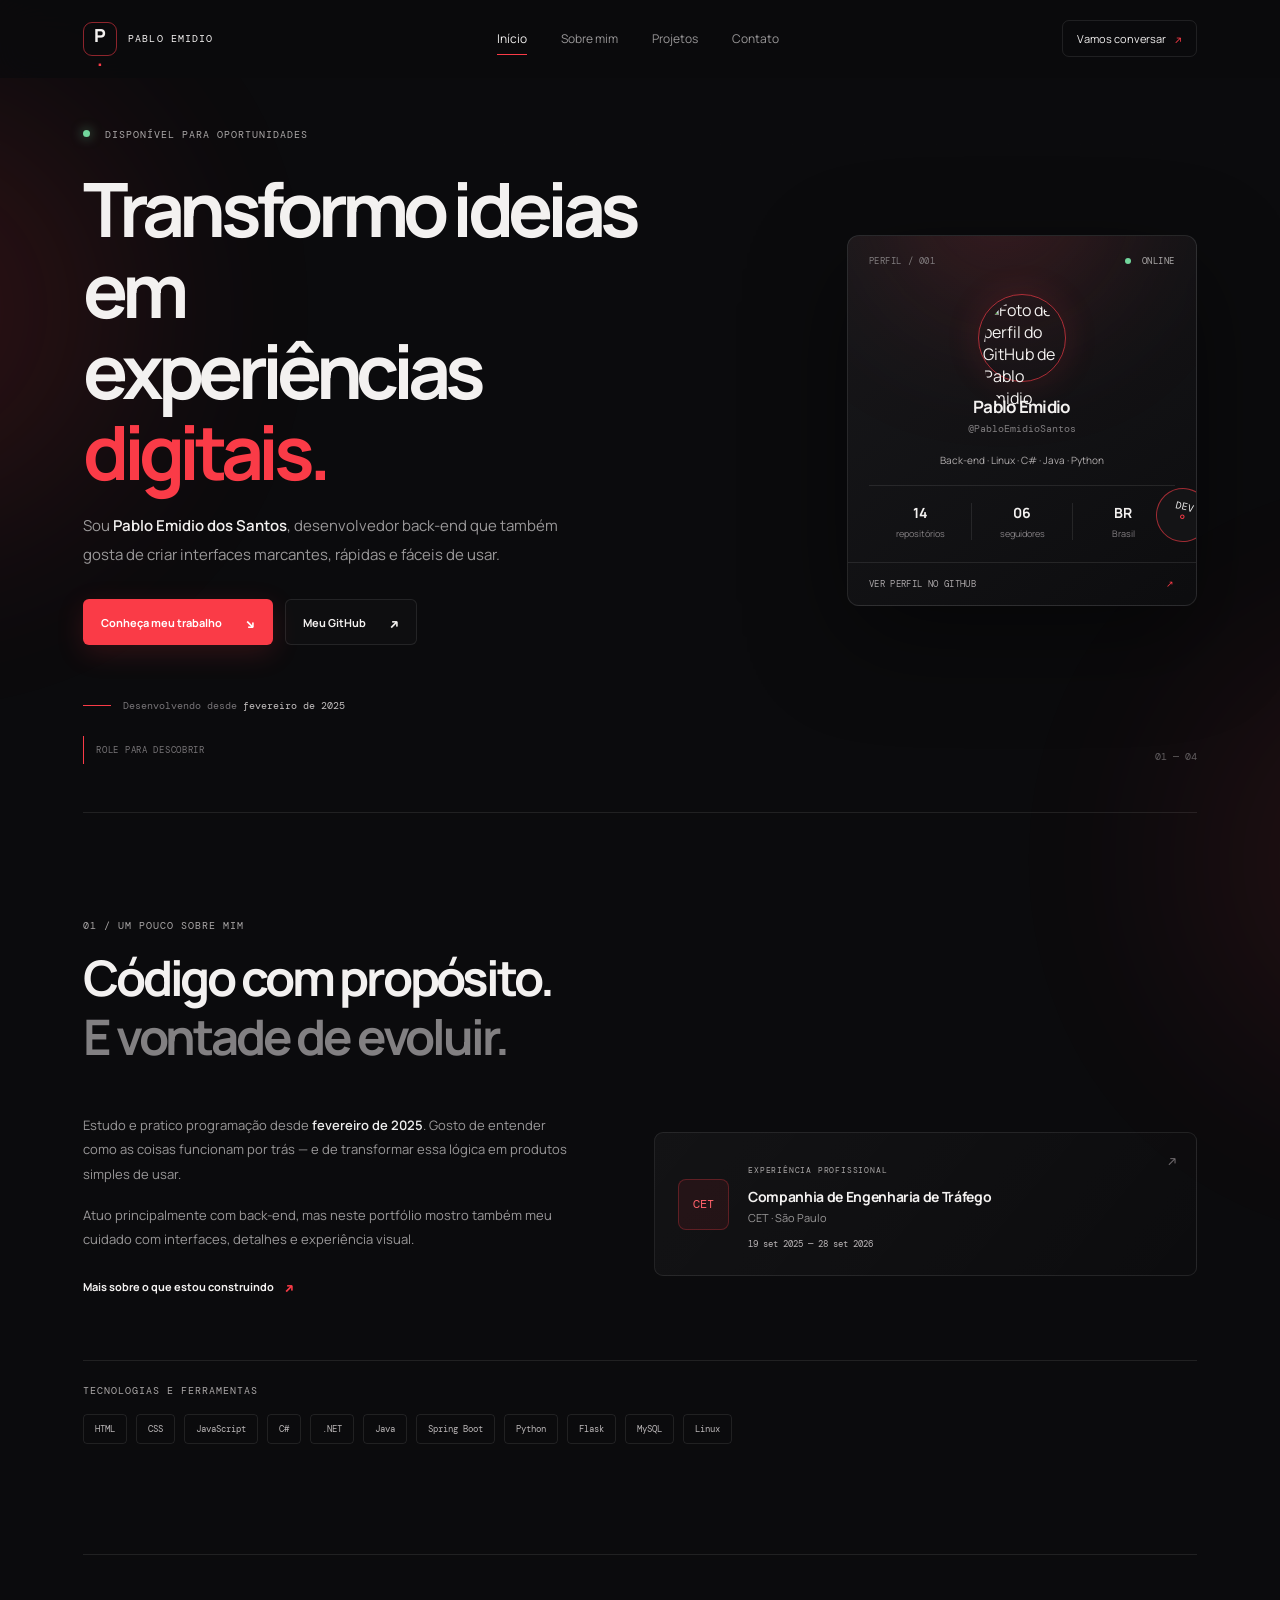
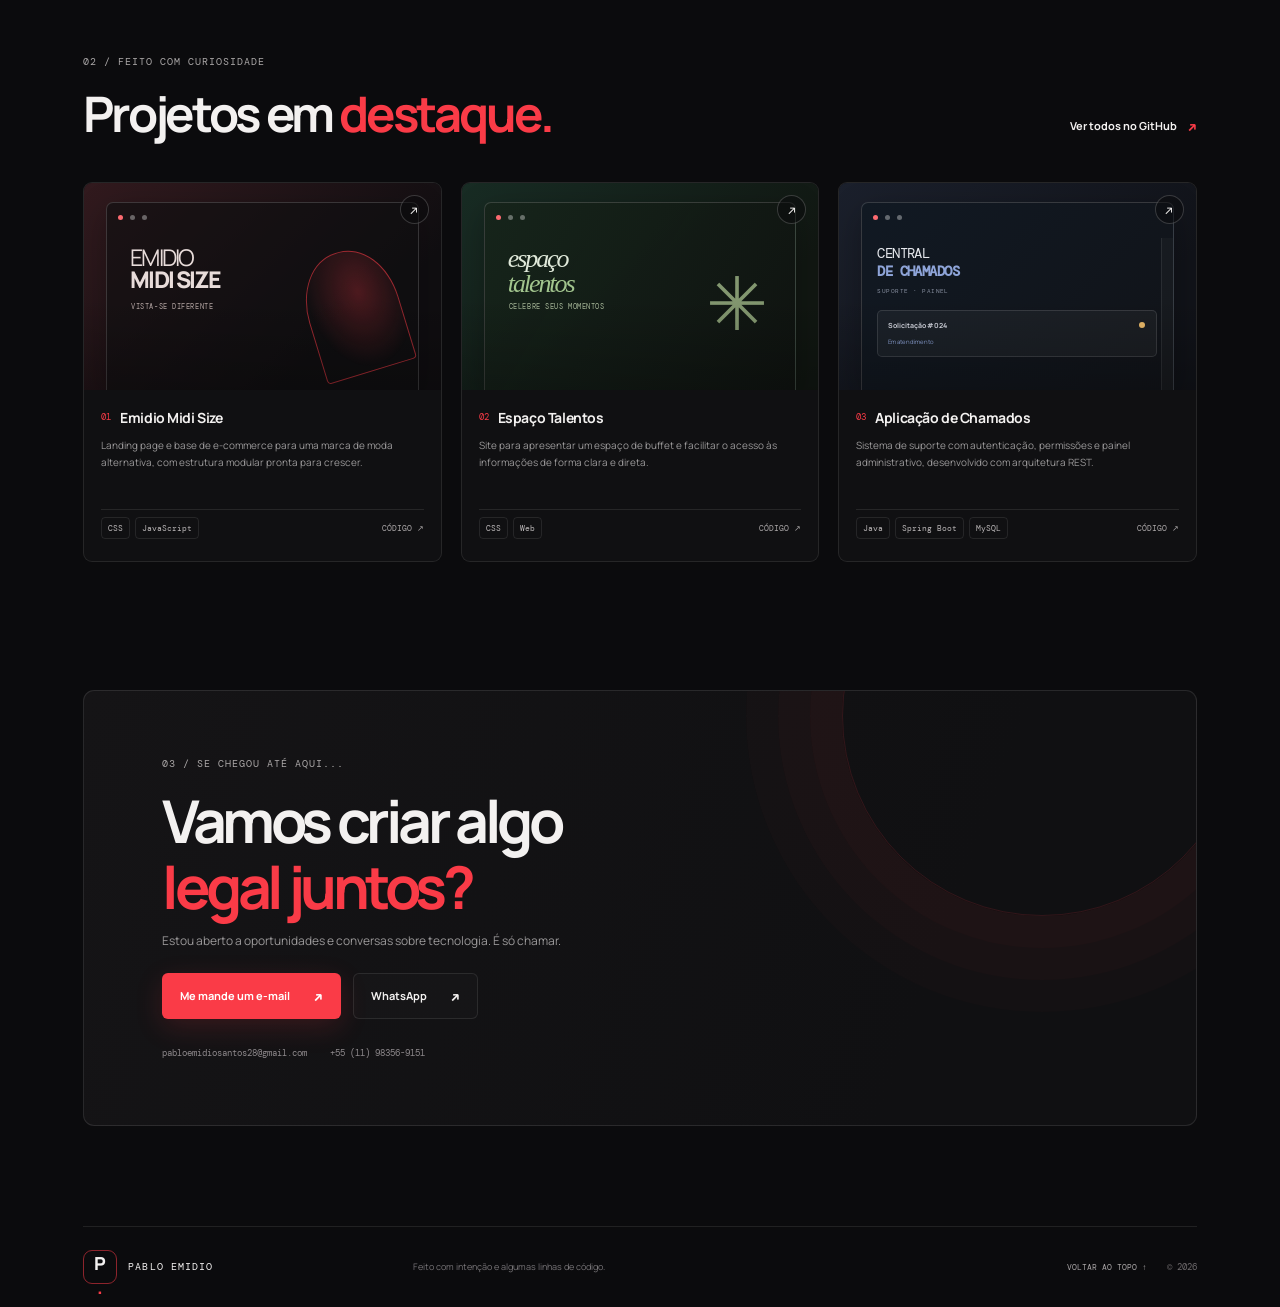
==== Portifolio/index.html @ ad1faafa "colocando codigo que o claude fez no repositorio" ====
<!DOCTYPE html>
<html lang="pt-BR">
<head>
  <meta charset="UTF-8">
  <meta name="viewport" content="width=device-width, initial-scale=1.0">
  <meta name="theme-color" content="#0b0b0d">
  <meta name="description" content="Portfólio de Pablo Emidio dos Santos — desenvolvedor back-end com paixão por experiências front-end.">
  <title>Pablo Emidio dos Santos — Desenvolvedor</title>
  <link rel="preconnect" href="https://fonts.googleapis.com">
  <link rel="preconnect" href="https://fonts.gstatic.com" crossorigin>
  <link href="https://fonts.googleapis.com/css2?family=DM+Mono:wght@400;500&family=Manrope:wght@400;500;600;700;800&display=swap" rel="stylesheet">
  <link rel="stylesheet" href="estilo.css">
  <script src="roteiro.js" defer></script>
</head>
<body>
  <div class="fundo-grade" aria-hidden="true"></div>
  <div class="brilho-fundo brilho-fundo--um" aria-hidden="true"></div>
  <div class="brilho-fundo brilho-fundo--dois" aria-hidden="true"></div>

  <header class="cabecalho">
    <a class="assinatura" href="#inicio" aria-label="Pablo Emidio, voltar ao início">
      <span class="assinatura__simbolo">P<span>.</span></span>
      <span class="assinatura__nome">PABLO EMIDIO</span>
    </a>

    <button class="botao-menu" type="button" aria-label="Abrir menu" aria-expanded="false" aria-controls="navegacao-principal">
      <span></span><span></span>
    </button>

    <nav class="navegacao" id="navegacao-principal" aria-label="Navegação principal">
      <a class="navegacao__link ativo" href="#inicio">Início</a>
      <a class="navegacao__link" href="#sobre">Sobre mim</a>
      <a class="navegacao__link" href="#projetos">Projetos</a>
      <a class="navegacao__link" href="#contato">Contato</a>
    </nav>

    <a class="botao-contato topo-contato" href="#contato">Vamos conversar <span aria-hidden="true">↗</span></a>
  </header>

  <main>
    <section class="apresentacao secao" id="inicio" aria-labelledby="titulo-principal">
      <div class="apresentacao__conteudo">
        <p class="etiqueta entrada"><span class="ponto-online"></span> DISPONÍVEL PARA OPORTUNIDADES</p>
        <h1 class="apresentacao__titulo entrada" id="titulo-principal">Transformo ideias em<br>experiências <span class="texto-destaque">digitais.</span></h1>
        <p class="apresentacao__texto entrada">Sou <strong>Pablo Emidio dos Santos</strong>, desenvolvedor back-end que também gosta de criar interfaces marcantes, rápidas e fáceis de usar.</p>
        <div class="apresentacao__acoes entrada">
          <a class="botao botao--vermelho" href="#projetos">Conheça meu trabalho <span aria-hidden="true">↘</span></a>
          <a class="botao botao--linha" href="https://github.com/PabloEmidioSantos" target="_blank" rel="noreferrer">Meu GitHub <span aria-hidden="true">↗</span></a>
        </div>
        <div class="apresentacao__rodape entrada">
          <span class="apresentacao__linha"></span>
          <span>Desenvolvendo desde <strong>fevereiro de 2025</strong></span>
        </div>
      </div>

      <div class="cartao-perfil entrada" aria-label="Perfil do GitHub de Pablo Emidio">
        <div class="cartao-perfil__brilho" aria-hidden="true"></div>
        <div class="cartao-perfil__topo"><span>PERFIL / 001</span><span class="cartao-perfil__ao-vivo"><i></i> ONLINE</span></div>
        <div class="cartao-perfil__miolo">
          <div class="avatar-contorno"><img src="https://avatars.githubusercontent.com/u/203371535?v=4" alt="Foto de perfil do GitHub de Pablo Emidio" fetchpriority="high"></div>
          <div class="cartao-perfil__nome"><h2>Pablo Emidio</h2><p>@PabloEmidioSantos</p></div>
          <p class="cartao-perfil__bio">Back-end · Linux · C# · Java · Python</p>
          <div class="cartao-perfil__dados">
            <div><strong>14</strong><span>repositórios</span></div>
            <div><strong>06</strong><span>seguidores</span></div>
            <div><strong>BR</strong><span>Brasil</span></div>
          </div>
        </div>
        <a class="cartao-perfil__link" href="https://github.com/PabloEmidioSantos" target="_blank" rel="noreferrer">VER PERFIL NO GITHUB <span aria-hidden="true">↗</span></a>
        <span class="cartao-perfil__selo" aria-hidden="true">DEV<br><span>°</span></span>
      </div>

      <a class="indicador-rolagem" href="#sobre" aria-label="Rolar para a seção sobre mim"><span></span> ROLE PARA DESCOBRIR</a>
      <span class="apresentacao__indice" aria-hidden="true">01 — 04</span>
    </section>

    <section class="sobre secao" id="sobre" aria-labelledby="titulo-sobre">
      <div class="cabecalho-secao entrada">
        <p class="etiqueta">01 / UM POUCO SOBRE MIM</p>
        <h2 id="titulo-sobre">Código com propósito.<br><span class="texto-suave">E vontade de evoluir.</span></h2>
      </div>
      <div class="sobre__grade">
        <div class="sobre__texto entrada">
          <p>Estudo e pratico programação desde <strong>fevereiro de 2025</strong>. Gosto de entender como as coisas funcionam por trás — e de transformar essa lógica em produtos simples de usar.</p>
          <p>Atuo principalmente com back-end, mas neste portfólio mostro também meu cuidado com interfaces, detalhes e experiência visual.</p>
          <a class="link-texto" href="https://github.com/PabloEmidioSantos" target="_blank" rel="noreferrer">Mais sobre o que estou construindo <span aria-hidden="true">↗</span></a>
        </div>
        <div class="experiencia entrada">
          <div class="experiencia__icone" aria-hidden="true">CET</div>
          <div class="experiencia__conteudo">
            <span class="etiqueta">EXPERIÊNCIA PROFISSIONAL</span>
            <h3>Companhia de Engenharia de Tráfego</h3>
            <p>CET · São Paulo</p>
            <span class="experiencia__periodo">19 set 2025 — 28 set 2026</span>
          </div>
          <span class="experiencia__seta" aria-hidden="true">↗</span>
        </div>
      </div>

      <div class="habilidades entrada">
        <p class="etiqueta">TECNOLOGIAS E FERRAMENTAS</p>
        <div class="habilidades__lista" aria-label="Tecnologias">
          <span>HTML</span><span>CSS</span><span>JavaScript</span><span>C#</span><span>.NET</span><span>Java</span><span>Spring Boot</span><span>Python</span><span>Flask</span><span>MySQL</span><span>Linux</span>
        </div>
      </div>
    </section>

    <section class="projetos secao" id="projetos" aria-labelledby="titulo-projetos">
      <div class="cabecalho-secao cabecalho-secao--projetos entrada">
        <div><p class="etiqueta">02 / FEITO COM CURIOSIDADE</p><h2 id="titulo-projetos">Projetos em <span class="texto-destaque">destaque.</span></h2></div>
        <a class="link-texto" href="https://github.com/PabloEmidioSantos?tab=repositories" target="_blank" rel="noreferrer">Ver todos no GitHub <span aria-hidden="true">↗</span></a>
      </div>

      <div class="grade-projetos">
        <article class="projeto projeto--moda entrada">
          <a class="projeto__visual" href="https://emidio-midi-size.vercel.app" target="_blank" rel="noreferrer" aria-label="Abrir demonstração do projeto Emidio Midi Size">
            <div class="projeto__janela"><span></span><span></span><span></span><i>EMIDIO<br><b>MIDI SIZE</b></i><small>VISTA-SE DIFERENTE</small><div class="projeto__anel"></div></div>
            <span class="projeto__abrir" aria-hidden="true">↗</span>
          </a>
          <div class="projeto__informacoes"><div><span class="projeto__numero">01</span><h3>Emidio Midi Size</h3></div><p>Landing page e base de e-commerce para uma marca de moda alternativa, com estrutura modular pronta para crescer.</p><div class="projeto__rodape"><div class="etiquetas-tecnologia"><span>CSS</span><span>JavaScript</span></div><a href="https://github.com/PabloEmidioSantos/EmidioMidiSize" target="_blank" rel="noreferrer" aria-label="Ver código do Emidio Midi Size no GitHub">CÓDIGO ↗</a></div></div>
        </article>

        <article class="projeto projeto--talentos entrada">
          <a class="projeto__visual" href="https://github.com/PabloEmidioSantos/Espaco-Talentos" target="_blank" rel="noreferrer" aria-label="Ver projeto Espaço Talentos no GitHub">
            <div class="projeto__janela"><span></span><span></span><span></span><i>espaço<br><b>talentos</b></i><small>CELEBRE SEUS MOMENTOS</small><div class="projeto__flor">✳</div></div>
            <span class="projeto__abrir" aria-hidden="true">↗</span>
          </a>
          <div class="projeto__informacoes"><div><span class="projeto__numero">02</span><h3>Espaço Talentos</h3></div><p>Site para apresentar um espaço de buffet e facilitar o acesso às informações de forma clara e direta.</p><div class="projeto__rodape"><div class="etiquetas-tecnologia"><span>CSS</span><span>Web</span></div><a href="https://github.com/PabloEmidioSantos/Espaco-Talentos" target="_blank" rel="noreferrer" aria-label="Ver código do Espaço Talentos no GitHub">CÓDIGO ↗</a></div></div>
        </article>

        <article class="projeto projeto--chamados entrada">
          <a class="projeto__visual" href="https://github.com/PabloEmidioSantos/Aplicacao-de-Chamados" target="_blank" rel="noreferrer" aria-label="Ver projeto Aplicação de Chamados no GitHub">
            <div class="projeto__janela"><span></span><span></span><span></span><i class="painel-titulo">CENTRAL<br><b>DE CHAMADOS</b></i><small class="painel-legenda">SUPORTE · PAINEL</small><div class="painel-cartao"><b>Solicitação #024</b><span>Em atendimento</span><i></i></div><div class="painel-lateral"></div></div>
            <span class="projeto__abrir" aria-hidden="true">↗</span>
          </a>
          <div class="projeto__informacoes"><div><span class="projeto__numero">03</span><h3>Aplicação de Chamados</h3></div><p>Sistema de suporte com autenticação, permissões e painel administrativo, desenvolvido com arquitetura REST.</p><div class="projeto__rodape"><div class="etiquetas-tecnologia"><span>Java</span><span>Spring Boot</span><span>MySQL</span></div><a href="https://github.com/PabloEmidioSantos/Aplicacao-de-Chamados" target="_blank" rel="noreferrer" aria-label="Ver código da Aplicação de Chamados no GitHub">CÓDIGO ↗</a></div></div>
        </article>
      </div>
    </section>

    <section class="contato secao" id="contato" aria-labelledby="titulo-contato">
      <div class="contato__painel entrada">
        <div class="contato__ornamento" aria-hidden="true"></div>
        <p class="etiqueta">03 / SE CHEGOU ATÉ AQUI...</p>
        <h2 id="titulo-contato">Vamos criar algo<br><span class="texto-destaque">legal juntos?</span></h2>
        <p class="contato__texto">Estou aberto a oportunidades e conversas sobre tecnologia. É só chamar.</p>
        <div class="contato__acoes">
          <a class="botao botao--vermelho" href="mailto:pabloemidiosantos28@gmail.com">Me mande um e-mail <span aria-hidden="true">↗</span></a>
          <a class="botao botao--linha" href="https://wa.me/5511983569151" target="_blank" rel="noreferrer">WhatsApp <span aria-hidden="true">↗</span></a>
        </div>
        <div class="contato__dados">
          <a href="mailto:pabloemidiosantos28@gmail.com">pabloemidiosantos28@gmail.com</a>
          <a href="tel:+5511983569151">+55 (11) 98356-9151</a>
        </div>
      </div>
    </section>
  </main>

  <footer class="rodape">
    <a class="assinatura" href="#inicio"><span class="assinatura__simbolo">P<span>.</span></span><span class="assinatura__nome">PABLO EMIDIO</span></a>
    <p>Feito com intenção e algumas linhas de código.</p>
    <a class="rodape__topo" href="#inicio">VOLTAR AO TOPO ↑</a>
    <span class="rodape__ano">© <span id="ano-atual">2026</span></span>
  </footer>
</body>
</html>
---- Portifolio/estilo.css ----
@import url('https://fonts.googleapis.com/css2?family=Space+Grotesk:wght@400;500;600;700&display=swap');

:root {
  color-scheme: dark;
  --fundo: #0b0b0d;
  --fundo-cartao: #111114;
  --fundo-suave: #151518;
  --borda: rgba(255, 255, 255, 0.09);
  --texto: #f3f1f0;
  --texto-suave: #9a9899;
  --vermelho: #fa3b47;
  --vermelho-claro: #ff626a;
  --fonte: 'Manrope', 'Space Grotesk', sans-serif;
  --mono: 'DM Mono', monospace;
  --largura: 1160px;
}

*, *::before, *::after { box-sizing: border-box; }
html { scroll-behavior: smooth; scroll-padding-top: 100px; }
body { margin: 0; overflow-x: hidden; background: var(--fundo); color: var(--texto); font-family: var(--fonte); -webkit-font-smoothing: antialiased; }
a { color: inherit; text-decoration: none; }
button { font: inherit; }
::selection { background: var(--vermelho); color: white; }

.fundo-grade { position: fixed; z-index: -2; inset: 0; pointer-events: none; opacity: .24; background-image: linear-gradient(rgba(255,255,255,.025) 1px, transparent 1px), linear-gradient(90deg, rgba(255,255,255,.025) 1px, transparent 1px); background-size: 72px 72px; mask-image: linear-gradient(to bottom, black, transparent 78%); }
.brilho-fundo { position: absolute; z-index: -1; width: 420px; height: 420px; border-radius: 50%; pointer-events: none; filter: blur(115px); opacity: .15; background: var(--vermelho); animation: respirar 9s ease-in-out infinite alternate; }
.brilho-fundo--um { top: 100px; left: -300px; }
.brilho-fundo--dois { top: 650px; right: -340px; animation-delay: -4s; opacity: .1; }

.cabecalho { position: sticky; top: 0; z-index: 10; display: flex; align-items: center; justify-content: space-between; width: 100%; height: 78px; padding: 0 max(calc((100vw - var(--largura)) / 2), 6.5vw); border-bottom: 1px solid transparent; background: rgba(11,11,13,.78); backdrop-filter: blur(18px); transition: border-color .25s, height .25s; }
.cabecalho.rolado { height: 68px; border-color: var(--borda); }
.assinatura { display: inline-flex; align-items: center; gap: 11px; }
.assinatura__simbolo { display: grid; width: 34px; height: 34px; place-items: center; border: 1px solid rgba(250,59,71,.55); border-radius: 9px; font-size: 18px; font-weight: 800; }
.assinatura__simbolo span { color: var(--vermelho); }
.assinatura__nome { font-family: var(--mono); font-size: 10px; letter-spacing: .11em; }
.navegacao { display: flex; align-items: center; gap: 34px; }
.navegacao__link { position: relative; padding: 9px 0; color: var(--texto-suave); font-size: 12px; transition: color .2s; }
.navegacao__link::after { position: absolute; right: 0; bottom: 1px; left: 0; height: 1px; background: var(--vermelho); content: ''; transform: scaleX(0); transform-origin: left; transition: transform .2s; }
.navegacao__link:hover, .navegacao__link.ativo { color: var(--texto); }
.navegacao__link.ativo::after, .navegacao__link:hover::after { transform: scaleX(1); }
.botao-contato { padding: 10px 14px; border: 1px solid var(--borda); border-radius: 7px; font-size: 11px; transition: border .2s, color .2s, transform .2s; }
.botao-contato span { padding-left: 7px; color: var(--vermelho); }
.botao-contato:hover { transform: translateY(-2px); border-color: var(--vermelho); }
.botao-menu { display: none; }

.secao { width: min(var(--largura), 87%); margin: 0 auto; }
.apresentacao { position: relative; display: grid; min-height: 650px; grid-template-columns: 1.2fr .8fr; align-items: center; gap: 70px; padding-top: 50px; padding-bottom: 100px; }
.apresentacao__conteudo { position: relative; z-index: 1; }
.etiqueta { margin: 0; color: #aaa7a7; font-family: var(--mono); font-size: 10px; letter-spacing: .1em; }
.ponto-online { display: inline-block; width: 7px; height: 7px; margin: 0 8px 1px 0; border-radius: 50%; background: #72d69c; box-shadow: 0 0 12px rgba(114,214,156,.7); animation: pulsar 1.8s infinite; }
.apresentacao__titulo { margin: 27px 0 20px; font-size: clamp(43px, 6vw, 75px); font-weight: 700; letter-spacing: -.075em; line-height: 1.08; }
.texto-destaque { color: var(--vermelho); }
.texto-suave { color: #828082; }
.apresentacao__texto { max-width: 510px; margin: 0; color: var(--texto-suave); font-size: 15px; line-height: 1.9; }
.apresentacao__texto strong { color: var(--texto); font-weight: 600; }
.apresentacao__acoes, .contato__acoes { display: flex; flex-wrap: wrap; gap: 12px; margin-top: 30px; }
.botao { display: inline-flex; min-height: 46px; align-items: center; justify-content: center; gap: 24px; padding: 0 17px; border: 1px solid transparent; border-radius: 6px; font-size: 11px; font-weight: 700; transition: transform .2s, border-color .2s, background .2s, box-shadow .2s; }
.botao:hover { transform: translateY(-3px); }
.botao--vermelho { background: var(--vermelho); color: white; box-shadow: 0 8px 28px rgba(250,59,71,.16); }
.botao--vermelho:hover { background: var(--vermelho-claro); box-shadow: 0 10px 30px rgba(250,59,71,.3); }
.botao--linha { border-color: var(--borda); background: rgba(255,255,255,.015); }
.botao--linha:hover { border-color: rgba(250,59,71,.7); }
.botao span { font-size: 14px; }
.apresentacao__rodape { display: flex; align-items: center; gap: 12px; margin-top: 54px; color: #777477; font-family: var(--mono); font-size: 10px; }
.apresentacao__rodape strong { color: #c4c0c0; font-weight: 400; }
.apresentacao__linha { width: 28px; height: 1px; background: var(--vermelho); }

.cartao-perfil { position: relative; width: min(100%, 350px); justify-self: end; padding: 19px 21px 0; overflow: hidden; border: 1px solid rgba(255,255,255,.1); border-radius: 12px; background: linear-gradient(145deg, rgba(25,25,28,.96), rgba(13,13,15,.98)); box-shadow: 0 32px 100px rgba(0,0,0,.45); transform: rotate(2deg); animation: flutuar 6s ease-in-out infinite; }
.cartao-perfil__brilho { position: absolute; top: -150px; left: 50px; width: 210px; height: 220px; border-radius: 50%; background: rgba(250,59,71,.19); filter: blur(75px); }
.cartao-perfil__topo { position: relative; display: flex; justify-content: space-between; color: #807c7e; font-family: var(--mono); font-size: 9px; letter-spacing: .06em; }
.cartao-perfil__ao-vivo { color: #aaa7a7; }
.cartao-perfil__ao-vivo i { display: inline-block; width: 6px; height: 6px; margin-right: 5px; border-radius: 50%; background: #72d69c; }
.cartao-perfil__miolo { position: relative; display: flex; flex-direction: column; align-items: center; padding: 27px 0 22px; }
.avatar-contorno { width: 88px; height: 88px; padding: 4px; border: 1px solid rgba(250,59,71,.65); border-radius: 50%; box-shadow: 0 0 35px rgba(250,59,71,.14); }
.avatar-contorno img { width: 100%; height: 100%; border-radius: 50%; object-fit: cover; }
.cartao-perfil__nome { margin-top: 13px; text-align: center; }
.cartao-perfil__nome h2 { margin: 0; font-size: 17px; letter-spacing: -.04em; }
.cartao-perfil__nome p { margin: 4px 0 0; color: #817e80; font-family: var(--mono); font-size: 10px; }
.cartao-perfil__bio { margin: 18px 0; color: #b1adae; font-size: 10px; }
.cartao-perfil__dados { display: flex; width: 100%; justify-content: center; padding-top: 17px; border-top: 1px solid var(--borda); }
.cartao-perfil__dados div { display: grid; min-width: 33%; gap: 5px; text-align: center; }
.cartao-perfil__dados div + div { border-left: 1px solid var(--borda); }
.cartao-perfil__dados strong { font-size: 14px; }
.cartao-perfil__dados span { color: #858184; font-size: 9px; }
.cartao-perfil__link { position: relative; display: flex; justify-content: space-between; margin: 0 -21px; padding: 15px 21px; border-top: 1px solid var(--borda); color: #aaa6a8; font-family: var(--mono); font-size: 9px; letter-spacing: .04em; transition: color .2s; }
.cartao-perfil__link:hover { color: var(--vermelho-claro); }
.cartao-perfil__link span { color: var(--vermelho); }
.cartao-perfil__selo { position: absolute; right: -14px; bottom: 63px; display: grid; width: 54px; height: 54px; place-content: center; border: 1px solid rgba(250,59,71,.6); border-radius: 50%; background: #141416; color: #eee; font-family: var(--mono); font-size: 10px; line-height: 1.15; text-align: center; transform: rotate(13deg); }
.cartao-perfil__selo span { color: var(--vermelho); font-size: 15px; }
.indicador-rolagem { position: absolute; bottom: 48px; left: 0; display: flex; align-items: center; gap: 12px; color: #777477; font-family: var(--mono); font-size: 9px; letter-spacing: .08em; }
.indicador-rolagem span { display: block; width: 1px; height: 28px; background: var(--vermelho); animation: esticar 1.7s infinite; transform-origin: top; }
.apresentacao__indice { position: absolute; right: 0; bottom: 49px; color: #625e60; font-family: var(--mono); font-size: 10px; }

.sobre { padding-top: 106px; padding-bottom: 110px; border-top: 1px solid var(--borda); }
.cabecalho-secao h2 { margin: 17px 0 0; font-size: clamp(32px, 4.2vw, 49px); letter-spacing: -.065em; line-height: 1.2; }
.sobre__grade { display: grid; grid-template-columns: .95fr 1.05fr; align-items: center; gap: 80px; margin-top: 46px; }
.sobre__texto p { margin: 0 0 16px; color: var(--texto-suave); font-size: 13px; line-height: 1.9; }
.sobre__texto strong { color: #eee; font-weight: 600; }
.link-texto { display: inline-flex; align-items: center; gap: 11px; color: var(--texto); font-size: 11px; font-weight: 700; transition: color .2s; }
.link-texto span { color: var(--vermelho); font-size: 14px; }
.link-texto:hover { color: var(--vermelho-claro); }
.sobre__texto .link-texto { margin-top: 9px; }
.experiencia { position: relative; display: flex; align-items: center; gap: 19px; padding: 23px; border: 1px solid var(--borda); border-radius: 9px; background: linear-gradient(130deg, rgba(255,255,255,.035), rgba(255,255,255,.008)); transition: border-color .25s, transform .25s; }
.experiencia:hover { transform: translateY(-4px); border-color: rgba(250,59,71,.4); }
.experiencia__icone { display: grid; width: 51px; height: 51px; flex: 0 0 51px; place-items: center; border: 1px solid rgba(250,59,71,.28); border-radius: 8px; background: rgba(250,59,71,.08); color: var(--vermelho-claro); font-family: var(--mono); font-size: 12px; }
.experiencia__conteudo .etiqueta { font-size: 8px; }
.experiencia__conteudo h3 { margin: 9px 0 4px; font-size: 14px; letter-spacing: -.025em; }
.experiencia__conteudo p { margin: 0; color: var(--texto-suave); font-size: 11px; }
.experiencia__periodo { display: inline-block; margin-top: 13px; color: #bcb7b9; font-family: var(--mono); font-size: 9px; }
.experiencia__seta { position: absolute; top: 17px; right: 19px; color: #716c6f; font-size: 14px; }
.habilidades { margin-top: 64px; padding-top: 23px; border-top: 1px solid var(--borda); }
.habilidades__lista { display: flex; flex-wrap: wrap; gap: 9px; margin-top: 17px; }
.habilidades__lista span, .etiquetas-tecnologia span { padding: 8px 11px; border: 1px solid var(--borda); border-radius: 4px; color: #bbb7b8; font-family: var(--mono); font-size: 9px; transition: border-color .2s, color .2s; }
.habilidades__lista span:hover { border-color: rgba(250,59,71,.55); color: white; }

.projetos { padding-top: 100px; padding-bottom: 112px; border-top: 1px solid var(--borda); }
.cabecalho-secao--projetos { display: flex; align-items: end; justify-content: space-between; gap: 25px; margin-bottom: 38px; }
.cabecalho-secao--projetos .link-texto { margin-bottom: 9px; }
.grade-projetos { display: grid; grid-template-columns: repeat(3, 1fr); gap: 19px; }
.projeto { min-width: 0; overflow: hidden; border: 1px solid var(--borda); border-radius: 9px; background: #101012; transition: transform .3s, border-color .3s, box-shadow .3s; }
.projeto:hover { transform: translateY(-7px); border-color: rgba(250,59,71,.4); box-shadow: 0 20px 50px rgba(0,0,0,.25); }
.projeto__visual { position: relative; display: block; height: 207px; overflow: hidden; background: #20171a; }
.projeto__visual::after { position: absolute; inset: 0; background: linear-gradient(180deg, transparent 55%, rgba(0,0,0,.21)); content: ''; pointer-events: none; }
.projeto--moda .projeto__visual { background: linear-gradient(135deg,#321a1e,#100e11 75%); }
.projeto--talentos .projeto__visual { background: linear-gradient(135deg,#182c24,#111712 75%); }
.projeto--chamados .projeto__visual { background: linear-gradient(135deg,#1b202c,#111319 75%); }
.projeto__janela { position: absolute; inset: 19px 22px 0; overflow: hidden; border: 1px solid rgba(255,255,255,.16); border-bottom: 0; border-radius: 7px 7px 0 0; background: rgba(16,15,17,.62); box-shadow: 0 10px 32px rgba(0,0,0,.25); transition: transform .45s; }
.projeto:hover .projeto__janela { transform: scale(1.035) translateY(-3px); }
.projeto__janela > span { position: relative; z-index: 2; display: inline-block; width: 5px; height: 5px; margin: 10px 0 0 7px; border-radius: 50%; background: rgba(255,255,255,.35); }
.projeto__janela > span:first-child { margin-left: 11px; background: #fc6a70; }
.projeto__janela > i { position: absolute; top: 43px; left: 23px; color: #e8dcda; font-family: var(--fonte); font-size: 23px; font-style: normal; font-weight: 400; letter-spacing: -.08em; line-height: .98; }
.projeto__janela > i b { font-weight: 800; }
.projeto__janela > small { position: absolute; top: 99px; left: 24px; color: #b7a8a6; font-family: var(--mono); font-size: 7px; letter-spacing: .08em; }
.projeto__anel { position: absolute; top: 47px; right: 17px; width: 93px; height: 124px; border: 1px solid rgba(250,59,71,.56); border-radius: 48% 48% 4px 4px; background: radial-gradient(ellipse at 60% 35%, rgba(250,59,71,.26), transparent 68%); transform: rotate(-17deg); }
.projeto--talentos .projeto__janela { background: linear-gradient(120deg,rgba(22,36,27,.95),rgba(15,19,16,.93)); }
.projeto--talentos .projeto__janela > i { color: #dfe8d9; font-family: Georgia, serif; font-size: 26px; font-style: italic; }
.projeto--talentos .projeto__janela > i b { color: #a2c58e; font-weight: 400; }
.projeto--talentos .projeto__janela > small { color: #a9ba9b; }
.projeto__flor { position: absolute; top: 48px; right: 27px; color: #a9c28f; font-size: 74px; opacity: .75; animation: girar 18s linear infinite; }
.projeto--chamados .projeto__janela { background: linear-gradient(135deg,#111923,#111318); }
.projeto__janela > .painel-titulo { top: 41px; left: 15px; color: #e6e8ed; font-family: var(--mono); font-size: 14px; letter-spacing: -.04em; line-height: 1.3; }
.projeto__janela > .painel-titulo b { color: #8ea4d8; }
.projeto__janela > .painel-legenda { top: 84px; left: 15px; color: #8a92a3; font-size: 6px; }
.painel-cartao { position: absolute; top: 107px; right: 16px; left: 15px; display: grid; gap: 8px; padding: 10px; border: 1px solid rgba(255,255,255,.12); border-radius: 5px; background: rgba(255,255,255,.045); }
.painel-cartao b { color: #d4d7e0; font-size: 7px; }
.painel-cartao span { color: #8ea4d8; font-size: 6px; }
.painel-cartao i { position: absolute; top: 11px; right: 11px; width: 6px; height: 6px; border-radius: 50%; background: #eab969; }
.painel-lateral { position: absolute; top: 35px; right: 0; bottom: 0; width: 12px; border-left: 1px solid rgba(255,255,255,.08); background: rgba(255,255,255,.025); }
.projeto__abrir { position: absolute; z-index: 2; top: 12px; right: 12px; display: grid; width: 29px; height: 29px; place-items: center; border: 1px solid rgba(255,255,255,.18); border-radius: 50%; background: rgba(10,10,12,.5); font-size: 13px; transition: background .2s, transform .2s; }
.projeto__visual:hover .projeto__abrir { transform: rotate(45deg); background: var(--vermelho); }
.projeto__informacoes { padding: 18px 17px 15px; }
.projeto__informacoes > div:first-child { display: flex; align-items: center; gap: 9px; }
.projeto__numero { color: var(--vermelho); font-family: var(--mono); font-size: 9px; }
.projeto__informacoes h3 { margin: 0; font-size: 14px; letter-spacing: -.03em; }
.projeto__informacoes > p { min-height: 57px; margin: 10px 0 15px; color: var(--texto-suave); font-size: 10px; line-height: 1.75; }
.projeto__rodape { display: flex; min-height: 37px; align-items: center; justify-content: space-between; gap: 6px; border-top: 1px solid var(--borda); }
.etiquetas-tecnologia { display: flex; flex-wrap: wrap; gap: 5px; }
.etiquetas-tecnologia span { padding: 5px 6px; font-size: 8px; }
.projeto__rodape > a { flex-shrink: 0; color: #aaa6a7; font-family: var(--mono); font-size: 8px; transition: color .2s; }
.projeto__rodape > a:hover { color: var(--vermelho-claro); }

.contato { padding-top: 16px; padding-bottom: 100px; }
.contato__painel { position: relative; padding: 66px 7%; overflow: hidden; border: 1px solid rgba(255,255,255,.1); border-radius: 11px; background: linear-gradient(110deg,#151416,#101012 75%); }
.contato__ornamento { position: absolute; top: -175px; right: -46px; width: 400px; height: 400px; border: 1px solid rgba(250,59,71,.14); border-radius: 50%; box-shadow: 0 0 0 32px rgba(250,59,71,.025), 0 0 0 64px rgba(250,59,71,.02), 0 0 0 96px rgba(250,59,71,.015); pointer-events: none; }
.contato__painel h2 { position: relative; margin: 18px 0 12px; font-size: clamp(36px, 5.5vw, 59px); letter-spacing: -.075em; line-height: 1.12; }
.contato__texto { position: relative; margin: 0; color: var(--texto-suave); font-size: 12px; }
.contato__acoes { position: relative; margin-top: 24px; }
.contato__dados { position: relative; display: flex; flex-wrap: wrap; gap: 23px; margin-top: 28px; color: #8e898c; font-family: var(--mono); font-size: 9px; }
.contato__dados a { transition: color .2s; }
.contato__dados a:hover { color: white; }

.rodape { display: grid; width: min(var(--largura),87%); grid-template-columns: 1fr 1.3fr 1fr auto; align-items: center; gap: 20px; margin: 0 auto; padding: 23px 0; border-top: 1px solid var(--borda); }
.rodape > p { margin: 0; color: #777477; font-size: 9px; }
.rodape__topo { justify-self: end; color: #aaa6a7; font-family: var(--mono); font-size: 8px; transition: color .2s; }
.rodape__topo:hover { color: var(--vermelho-claro); }
.rodape__ano { color: #6f6b6d; font-family: var(--mono); font-size: 9px; }

.entrada { opacity: 0; transform: translateY(22px); transition: opacity .7s ease, transform .7s cubic-bezier(.2,.7,.2,1); }
.entrada.visivel { opacity: 1; transform: translateY(0); }
.grade-projetos .projeto:nth-child(2) { transition-delay: .12s; }
.grade-projetos .projeto:nth-child(3) { transition-delay: .24s; }

@keyframes pulsar { 50% { box-shadow: 0 0 0 5px rgba(114,214,156,.08), 0 0 14px rgba(114,214,156,.7); } }
@keyframes flutuar { 0%,100% { transform: translateY(0) rotate(2deg); } 50% { transform: translateY(-12px) rotate(0deg); } }
@keyframes respirar { to { transform: scale(1.15); opacity: .08; } }
@keyframes esticar { 50% { transform: scaleY(.55); opacity: .5; } }
@keyframes girar { to { transform: rotate(360deg); } }

@media (min-width: 1400px) { .apresentacao { min-height: 730px; } }
@media (max-width: 900px) {
  :root { --largura: 760px; }
  .cabecalho { padding-right: 6.5%; padding-left: 6.5%; }
  .navegacao { gap: 20px; }
  .apresentacao { min-height: 600px; grid-template-columns: 1.15fr .85fr; gap: 30px; }
  .apresentacao__titulo { font-size: clamp(43px, 6vw, 60px); }
  .cartao-perfil { width: min(100%,320px); }
  .sobre__grade { gap: 35px; }
  .grade-projetos { grid-template-columns: repeat(2,1fr); }
  .projeto:last-child { grid-column: 1 / -1; display: grid; grid-template-columns: .9fr 1.1fr; }
  .projeto:last-child .projeto__visual { height: 100%; min-height: 225px; }
  .projeto:last-child .projeto__informacoes { display: flex; flex-direction: column; justify-content: center; padding: 23px; }
  .projeto:last-child .projeto__informacoes > p { min-height: 0; }
}
@media (max-width: 650px) {
  html { scroll-padding-top: 75px; }
  .cabecalho { height: 67px; }
  .cabecalho.rolado { height: 62px; }
  .assinatura__nome { font-size: 9px; }
  .topo-contato { display: none; }
  .botao-menu { z-index: 12; display: grid; width: 38px; height: 38px; align-content: center; justify-items: center; gap: 6px; border: 1px solid var(--borda); border-radius: 6px; background: transparent; }
  .botao-menu span { width: 15px; height: 1px; background: white; transition: transform .2s; }
  .botao-menu[aria-expanded="true"] span:first-child { transform: translateY(3.5px) rotate(45deg); }
  .botao-menu[aria-expanded="true"] span:last-child { transform: translateY(-3.5px) rotate(-45deg); }
  .navegacao { position: absolute; top: 66px; right: 0; left: 0; display: flex; flex-direction: column; align-items: stretch; gap: 0; padding: 8px 6.5% 18px; border-bottom: 1px solid var(--borda); background: rgba(11,11,13,.97); opacity: 0; pointer-events: none; transform: translateY(-8px); transition: opacity .2s, transform .2s; }
  .navegacao.aberta { opacity: 1; pointer-events: auto; transform: translateY(0); }
  .navegacao__link { padding: 13px 0; border-bottom: 1px solid rgba(255,255,255,.05); }
  .navegacao__link::after { display: none; }
  .secao { width: 87%; }
  .apresentacao { min-height: auto; grid-template-columns: 1fr; gap: 42px; padding-top: 85px; padding-bottom: 105px; }
  .apresentacao__titulo { margin-top: 22px; font-size: clamp(43px, 10vw, 63px); }
  .apresentacao__texto { max-width: 470px; font-size: 13px; }
  .apresentacao__rodape { margin-top: 35px; }
  .cartao-perfil { width: min(100%,350px); justify-self: center; }
  .indicador-rolagem { bottom: 34px; }
  .apresentacao__indice { bottom: 42px; }
  .sobre { padding-top: 76px; padding-bottom: 80px; }
  .cabecalho-secao h2 { font-size: clamp(32px,8vw,43px); }
  .sobre__grade { grid-template-columns: 1fr; gap: 27px; margin-top: 32px; }
  .sobre__texto p { font-size: 12px; }
  .experiencia { padding: 18px 15px; }
  .experiencia__conteudo h3 { max-width: 220px; font-size: 12px; }
  .habilidades { margin-top: 42px; }
  .projetos { padding-top: 76px; padding-bottom: 80px; }
  .cabecalho-secao--projetos { align-items: start; flex-direction: column; margin-bottom: 27px; }
  .cabecalho-secao--projetos .link-texto { margin: 0; }
  .grade-projetos { grid-template-columns: 1fr; gap: 14px; }
  .projeto:last-child { display: block; grid-column: auto; }
  .projeto:last-child .projeto__visual { height: 207px; min-height: 0; }
  .projeto:last-child .projeto__informacoes { display: block; padding: 18px 17px 15px; }
  .projeto:last-child .projeto__informacoes > p { min-height: 57px; }
  .contato { padding-bottom: 72px; }
  .contato__painel { padding: 43px 7%; }
  .contato__ornamento { top: -100px; right: -260px; opacity: .65; }
  .contato__texto { max-width: 290px; line-height: 1.7; }
  .contato__dados { flex-direction: column; gap: 11px; }
  .rodape { grid-template-columns: 1fr auto; gap: 15px; padding: 20px 0; }
  .rodape > p { grid-column: 1; grid-row: 2; }
  .rodape__topo { grid-column: 2; grid-row: 1; }
  .rodape__ano { grid-column: 2; grid-row: 2; justify-self: end; }
}
@media (prefers-reduced-motion: reduce) {
  *, *::before, *::after { scroll-behavior: auto !important; animation-duration: .01ms !important; animation-iteration-count: 1 !important; transition-duration: .01ms !important; }
  .entrada { opacity: 1; transform: none; }
}
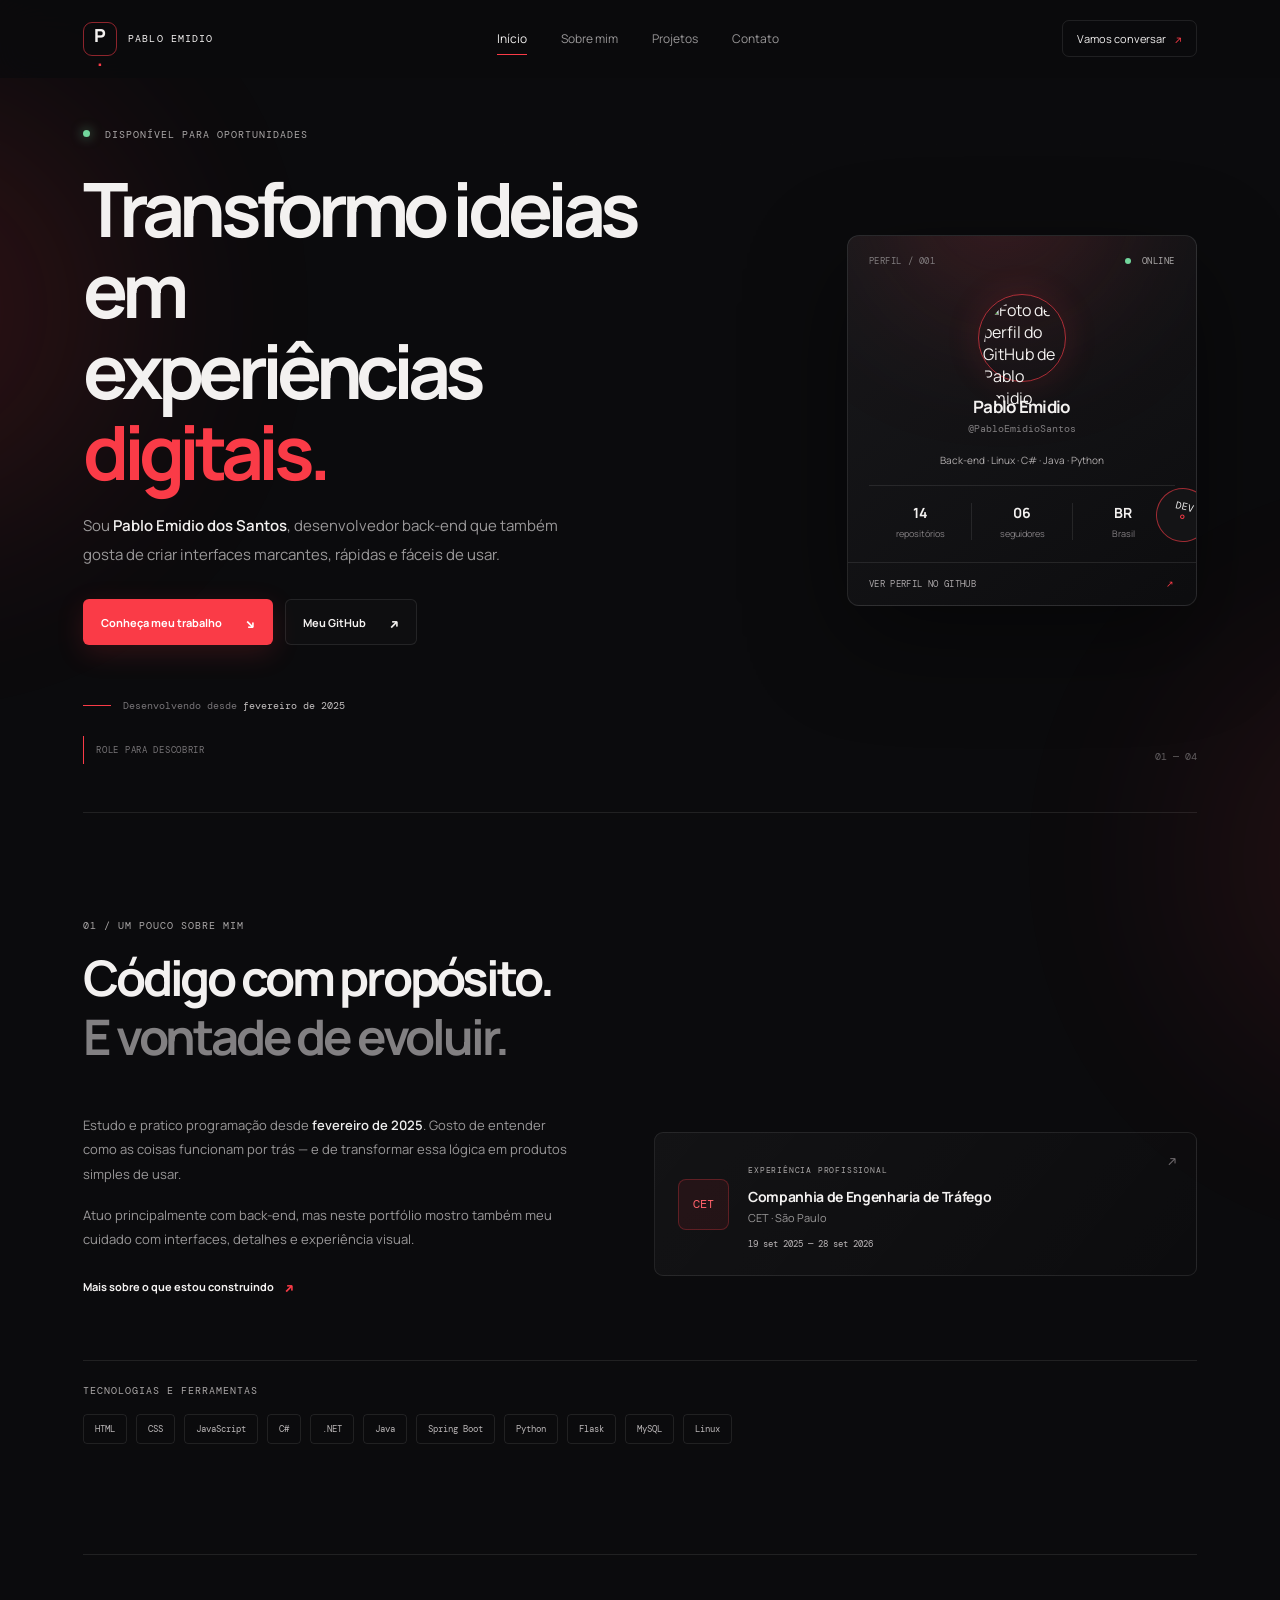
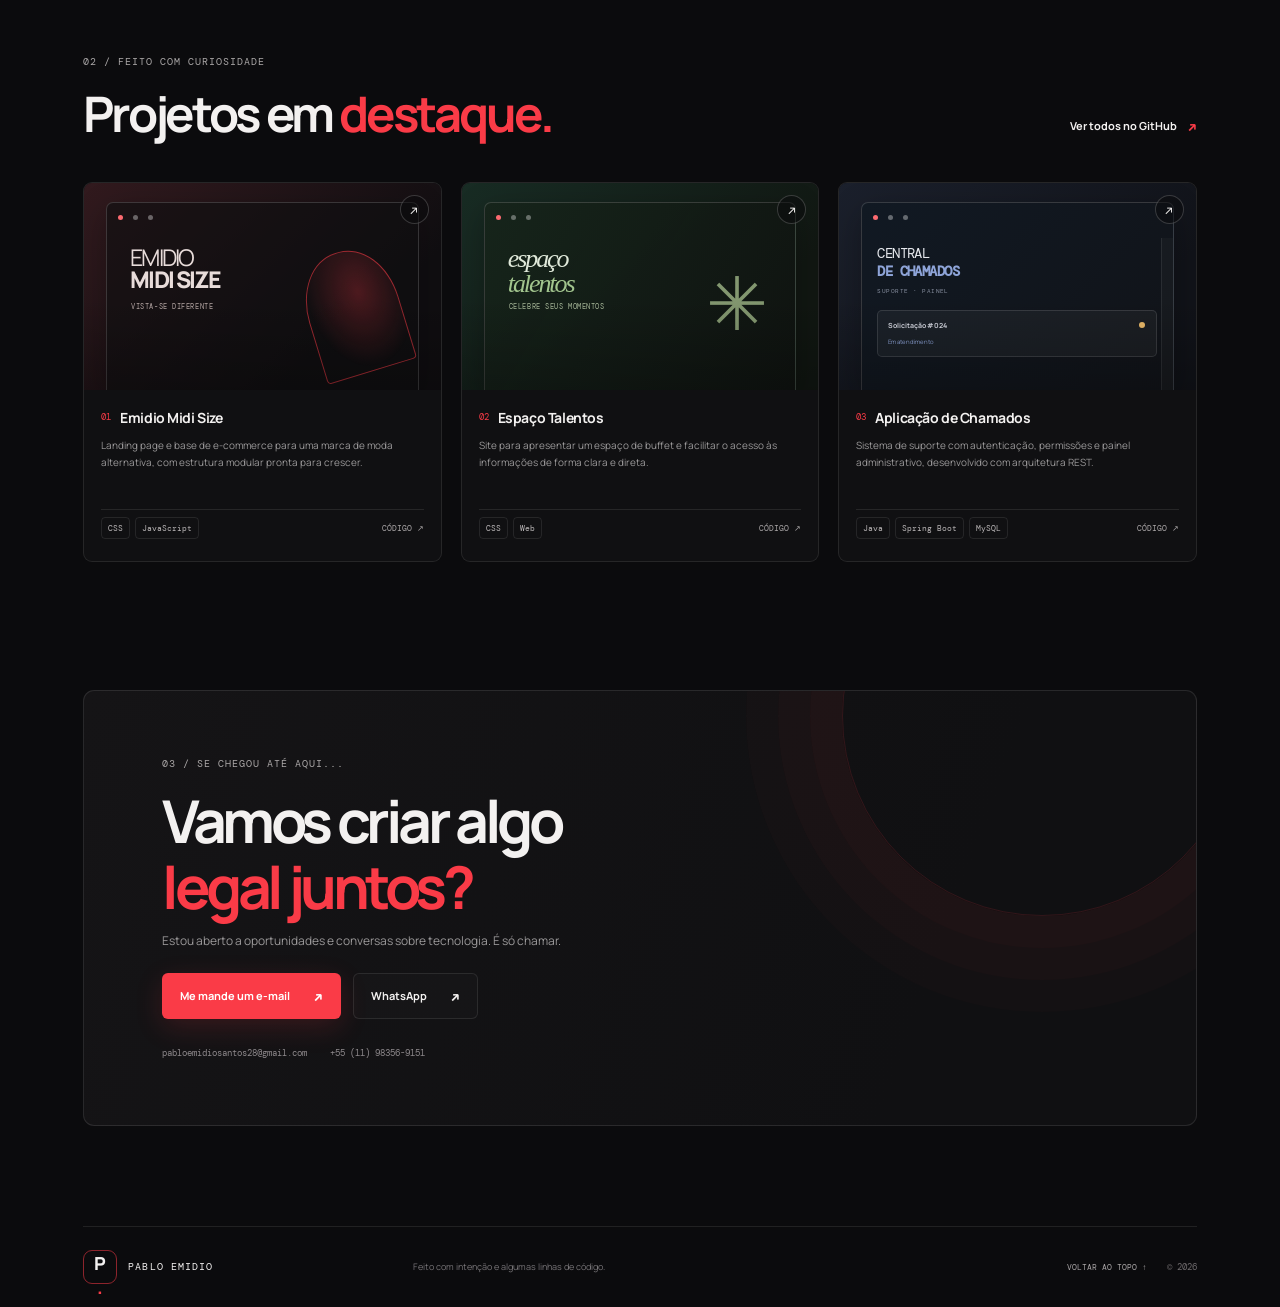
==== commit b48b4aee: "Refazendo identação geral (Claude)" ====
--- a/Portifolio/index.html
+++ b/Portifolio/index.html
@@ -4,11 +4,17 @@
   <meta charset="UTF-8">
   <meta name="viewport" content="width=device-width, initial-scale=1.0">
   <meta name="theme-color" content="#0b0b0d">
-  <meta name="description" content="Portfólio de Pablo Emidio dos Santos — desenvolvedor back-end com paixão por experiências front-end.">
+  <meta
+    name="description"
+    content="Portfólio de Pablo Emidio dos Santos — desenvolvedor back-end com paixão por experiências front-end."
+  >
   <title>Pablo Emidio dos Santos — Desenvolvedor</title>
   <link rel="preconnect" href="https://fonts.googleapis.com">
   <link rel="preconnect" href="https://fonts.gstatic.com" crossorigin>
-  <link href="https://fonts.googleapis.com/css2?family=DM+Mono:wght@400;500&family=Manrope:wght@400;500;600;700;800&display=swap" rel="stylesheet">
+  <link
+    href="https://fonts.googleapis.com/css2?family=DM+Mono:wght@400;500&family=Manrope:wght@400;500;600;700;800&display=swap"
+    rel="stylesheet"
+  >
   <link rel="stylesheet" href="estilo.css">
   <script src="roteiro.js" defer></script>
 </head>
@@ -23,8 +29,15 @@
       <span class="assinatura__nome">PABLO EMIDIO</span>
     </a>
 
-    <button class="botao-menu" type="button" aria-label="Abrir menu" aria-expanded="false" aria-controls="navegacao-principal">
-      <span></span><span></span>
+    <button
+      class="botao-menu"
+      type="button"
+      aria-label="Abrir menu"
+      aria-expanded="false"
+      aria-controls="navegacao-principal"
+    >
+      <span></span>
+      <span></span>
     </button>
 
     <nav class="navegacao" id="navegacao-principal" aria-label="Navegação principal">
@@ -34,56 +47,132 @@
       <a class="navegacao__link" href="#contato">Contato</a>
     </nav>
 
-    <a class="botao-contato topo-contato" href="#contato">Vamos conversar <span aria-hidden="true">↗</span></a>
+    <a class="botao-contato topo-contato" href="#contato">
+      Vamos conversar <span aria-hidden="true">↗</span>
+    </a>
   </header>
 
   <main>
     <section class="apresentacao secao" id="inicio" aria-labelledby="titulo-principal">
       <div class="apresentacao__conteudo">
-        <p class="etiqueta entrada"><span class="ponto-online"></span> DISPONÍVEL PARA OPORTUNIDADES</p>
-        <h1 class="apresentacao__titulo entrada" id="titulo-principal">Transformo ideias em<br>experiências <span class="texto-destaque">digitais.</span></h1>
-        <p class="apresentacao__texto entrada">Sou <strong>Pablo Emidio dos Santos</strong>, desenvolvedor back-end que também gosta de criar interfaces marcantes, rápidas e fáceis de usar.</p>
+        <p class="etiqueta entrada">
+          <span class="ponto-online"></span> DISPONÍVEL PARA OPORTUNIDADES
+        </p>
+        <h1 class="apresentacao__titulo entrada" id="titulo-principal">
+          Transformo ideias em<br>experiências
+          <span class="texto-destaque">digitais.</span>
+        </h1>
+        <p class="apresentacao__texto entrada">
+          Sou <strong>Pablo Emidio dos Santos</strong>, desenvolvedor back-end
+          que também gosta de criar interfaces marcantes, rápidas e fáceis de usar.
+        </p>
         <div class="apresentacao__acoes entrada">
-          <a class="botao botao--vermelho" href="#projetos">Conheça meu trabalho <span aria-hidden="true">↘</span></a>
-          <a class="botao botao--linha" href="https://github.com/PabloEmidioSantos" target="_blank" rel="noreferrer">Meu GitHub <span aria-hidden="true">↗</span></a>
+          <a class="botao botao--vermelho" href="#projetos">
+            Conheça meu trabalho <span aria-hidden="true">↘</span>
+          </a>
+          <a
+            class="botao botao--linha"
+            href="https://github.com/PabloEmidioSantos"
+            target="_blank"
+            rel="noreferrer"
+          >
+            Meu GitHub <span aria-hidden="true">↗</span>
+          </a>
         </div>
         <div class="apresentacao__rodape entrada">
           <span class="apresentacao__linha"></span>
-          <span>Desenvolvendo desde <strong>fevereiro de 2025</strong></span>
+          <span>
+            Desenvolvendo desde <strong>fevereiro de 2025</strong>
+          </span>
         </div>
       </div>
 
       <div class="cartao-perfil entrada" aria-label="Perfil do GitHub de Pablo Emidio">
         <div class="cartao-perfil__brilho" aria-hidden="true"></div>
-        <div class="cartao-perfil__topo"><span>PERFIL / 001</span><span class="cartao-perfil__ao-vivo"><i></i> ONLINE</span></div>
+        <div class="cartao-perfil__topo">
+          <span>PERFIL / 001</span>
+          <span class="cartao-perfil__ao-vivo">
+            <i></i> ONLINE
+          </span>
+        </div>
         <div class="cartao-perfil__miolo">
-          <div class="avatar-contorno"><img src="https://avatars.githubusercontent.com/u/203371535?v=4" alt="Foto de perfil do GitHub de Pablo Emidio" fetchpriority="high"></div>
-          <div class="cartao-perfil__nome"><h2>Pablo Emidio</h2><p>@PabloEmidioSantos</p></div>
+          <div class="avatar-contorno">
+            <img
+              src="https://avatars.githubusercontent.com/u/203371535?v=4"
+              alt="Foto de perfil do GitHub de Pablo Emidio"
+              fetchpriority="high"
+            >
+          </div>
+          <div class="cartao-perfil__nome">
+            <h2>Pablo Emidio</h2>
+            <p>@PabloEmidioSantos</p>
+          </div>
           <p class="cartao-perfil__bio">Back-end · Linux · C# · Java · Python</p>
           <div class="cartao-perfil__dados">
-            <div><strong>14</strong><span>repositórios</span></div>
-            <div><strong>06</strong><span>seguidores</span></div>
-            <div><strong>BR</strong><span>Brasil</span></div>
-          </div>
-        </div>
-        <a class="cartao-perfil__link" href="https://github.com/PabloEmidioSantos" target="_blank" rel="noreferrer">VER PERFIL NO GITHUB <span aria-hidden="true">↗</span></a>
-        <span class="cartao-perfil__selo" aria-hidden="true">DEV<br><span>°</span></span>
-      </div>
-
-      <a class="indicador-rolagem" href="#sobre" aria-label="Rolar para a seção sobre mim"><span></span> ROLE PARA DESCOBRIR</a>
+            <div>
+              <strong>14</strong>
+              <span>repositórios</span>
+            </div>
+            <div>
+              <strong>06</strong>
+              <span>seguidores</span>
+            </div>
+            <div>
+              <strong>BR</strong>
+              <span>Brasil</span>
+            </div>
+          </div>
+        </div>
+        <a
+          class="cartao-perfil__link"
+          href="https://github.com/PabloEmidioSantos"
+          target="_blank"
+          rel="noreferrer"
+        >
+          VER PERFIL NO GITHUB <span aria-hidden="true">↗</span>
+        </a>
+        <span class="cartao-perfil__selo" aria-hidden="true">
+          DEV<br><span>°</span>
+        </span>
+      </div>
+
+      <a
+        class="indicador-rolagem"
+        href="#sobre"
+        aria-label="Rolar para a seção sobre mim"
+      >
+        <span></span> ROLE PARA DESCOBRIR
+      </a>
       <span class="apresentacao__indice" aria-hidden="true">01 — 04</span>
     </section>
 
     <section class="sobre secao" id="sobre" aria-labelledby="titulo-sobre">
       <div class="cabecalho-secao entrada">
         <p class="etiqueta">01 / UM POUCO SOBRE MIM</p>
-        <h2 id="titulo-sobre">Código com propósito.<br><span class="texto-suave">E vontade de evoluir.</span></h2>
+        <h2 id="titulo-sobre">
+          Código com propósito.<br>
+          <span class="texto-suave">E vontade de evoluir.</span>
+        </h2>
       </div>
       <div class="sobre__grade">
         <div class="sobre__texto entrada">
-          <p>Estudo e pratico programação desde <strong>fevereiro de 2025</strong>. Gosto de entender como as coisas funcionam por trás — e de transformar essa lógica em produtos simples de usar.</p>
-          <p>Atuo principalmente com back-end, mas neste portfólio mostro também meu cuidado com interfaces, detalhes e experiência visual.</p>
-          <a class="link-texto" href="https://github.com/PabloEmidioSantos" target="_blank" rel="noreferrer">Mais sobre o que estou construindo <span aria-hidden="true">↗</span></a>
+          <p>
+            Estudo e pratico programação desde <strong>fevereiro de 2025</strong>.
+            Gosto de entender como as coisas funcionam por trás — e de transformar
+            essa lógica em produtos simples de usar.
+          </p>
+          <p>
+            Atuo principalmente com back-end, mas neste portfólio mostro também
+            meu cuidado com interfaces, detalhes e experiência visual.
+          </p>
+          <a
+            class="link-texto"
+            href="https://github.com/PabloEmidioSantos"
+            target="_blank"
+            rel="noreferrer"
+          >
+            Mais sobre o que estou construindo <span aria-hidden="true">↗</span>
+          </a>
         </div>
         <div class="experiencia entrada">
           <div class="experiencia__icone" aria-hidden="true">CET</div>
@@ -93,47 +182,185 @@
             <p>CET · São Paulo</p>
             <span class="experiencia__periodo">19 set 2025 — 28 set 2026</span>
           </div>
-          <span class="experiencia__seta" aria-hidden="true">↗</span>
+          <span class="experiencia__seta" aria-hidden="true">
+            ↗
+          </span>
         </div>
       </div>
 
       <div class="habilidades entrada">
         <p class="etiqueta">TECNOLOGIAS E FERRAMENTAS</p>
         <div class="habilidades__lista" aria-label="Tecnologias">
-          <span>HTML</span><span>CSS</span><span>JavaScript</span><span>C#</span><span>.NET</span><span>Java</span><span>Spring Boot</span><span>Python</span><span>Flask</span><span>MySQL</span><span>Linux</span>
+          <span>HTML</span>
+          <span>CSS</span>
+          <span>JavaScript</span>
+          <span>C#</span>
+          <span>.NET</span>
+          <span>Java</span>
+          <span>Spring Boot</span>
+          <span>Python</span>
+          <span>Flask</span>
+          <span>MySQL</span>
+          <span>Linux</span>
         </div>
       </div>
     </section>
 
     <section class="projetos secao" id="projetos" aria-labelledby="titulo-projetos">
       <div class="cabecalho-secao cabecalho-secao--projetos entrada">
-        <div><p class="etiqueta">02 / FEITO COM CURIOSIDADE</p><h2 id="titulo-projetos">Projetos em <span class="texto-destaque">destaque.</span></h2></div>
-        <a class="link-texto" href="https://github.com/PabloEmidioSantos?tab=repositories" target="_blank" rel="noreferrer">Ver todos no GitHub <span aria-hidden="true">↗</span></a>
+        <div>
+          <p class="etiqueta">02 / FEITO COM CURIOSIDADE</p>
+          <h2 id="titulo-projetos">
+            Projetos em <span class="texto-destaque">destaque.</span>
+          </h2>
+        </div>
+        <a
+          class="link-texto"
+          href="https://github.com/PabloEmidioSantos?tab=repositories"
+          target="_blank"
+          rel="noreferrer"
+        >
+          Ver todos no GitHub <span aria-hidden="true">↗</span>
+        </a>
       </div>
 
       <div class="grade-projetos">
         <article class="projeto projeto--moda entrada">
-          <a class="projeto__visual" href="https://emidio-midi-size.vercel.app" target="_blank" rel="noreferrer" aria-label="Abrir demonstração do projeto Emidio Midi Size">
-            <div class="projeto__janela"><span></span><span></span><span></span><i>EMIDIO<br><b>MIDI SIZE</b></i><small>VISTA-SE DIFERENTE</small><div class="projeto__anel"></div></div>
+          <a
+            class="projeto__visual"
+            href="https://emidio-midi-size.vercel.app"
+            target="_blank"
+            rel="noreferrer"
+            aria-label="Abrir demonstração do projeto Emidio Midi Size"
+          >
+            <div class="projeto__janela">
+              <span></span>
+              <span></span>
+              <span></span>
+              <i>EMIDIO<br><b>MIDI SIZE</b></i>
+              <small>VISTA-SE DIFERENTE</small>
+              <div class="projeto__anel"></div>
+            </div>
             <span class="projeto__abrir" aria-hidden="true">↗</span>
           </a>
-          <div class="projeto__informacoes"><div><span class="projeto__numero">01</span><h3>Emidio Midi Size</h3></div><p>Landing page e base de e-commerce para uma marca de moda alternativa, com estrutura modular pronta para crescer.</p><div class="projeto__rodape"><div class="etiquetas-tecnologia"><span>CSS</span><span>JavaScript</span></div><a href="https://github.com/PabloEmidioSantos/EmidioMidiSize" target="_blank" rel="noreferrer" aria-label="Ver código do Emidio Midi Size no GitHub">CÓDIGO ↗</a></div></div>
+          <div class="projeto__informacoes">
+            <div>
+              <span class="projeto__numero">01</span>
+              <h3>Emidio Midi Size</h3>
+            </div>
+            <p>
+              Landing page e base de e-commerce para uma marca de moda alternativa,
+              com estrutura modular pronta para crescer.
+            </p>
+            <div class="projeto__rodape">
+              <div class="etiquetas-tecnologia">
+                <span>CSS</span>
+                <span>JavaScript</span>
+              </div>
+              <a
+                href="https://github.com/PabloEmidioSantos/EmidioMidiSize"
+                target="_blank"
+                rel="noreferrer"
+                aria-label="Ver código do Emidio Midi Size no GitHub"
+              >
+                CÓDIGO ↗
+              </a>
+            </div>
+          </div>
         </article>
 
         <article class="projeto projeto--talentos entrada">
-          <a class="projeto__visual" href="https://github.com/PabloEmidioSantos/Espaco-Talentos" target="_blank" rel="noreferrer" aria-label="Ver projeto Espaço Talentos no GitHub">
-            <div class="projeto__janela"><span></span><span></span><span></span><i>espaço<br><b>talentos</b></i><small>CELEBRE SEUS MOMENTOS</small><div class="projeto__flor">✳</div></div>
+          <a
+            class="projeto__visual"
+            href="https://github.com/PabloEmidioSantos/Espaco-Talentos"
+            target="_blank"
+            rel="noreferrer"
+            aria-label="Ver projeto Espaço Talentos no GitHub"
+          >
+            <div class="projeto__janela">
+              <span></span>
+              <span></span>
+              <span></span>
+              <i>espaço<br><b>talentos</b></i>
+              <small>CELEBRE SEUS MOMENTOS</small>
+              <div class="projeto__flor">✳</div>
+            </div>
             <span class="projeto__abrir" aria-hidden="true">↗</span>
           </a>
-          <div class="projeto__informacoes"><div><span class="projeto__numero">02</span><h3>Espaço Talentos</h3></div><p>Site para apresentar um espaço de buffet e facilitar o acesso às informações de forma clara e direta.</p><div class="projeto__rodape"><div class="etiquetas-tecnologia"><span>CSS</span><span>Web</span></div><a href="https://github.com/PabloEmidioSantos/Espaco-Talentos" target="_blank" rel="noreferrer" aria-label="Ver código do Espaço Talentos no GitHub">CÓDIGO ↗</a></div></div>
+          <div class="projeto__informacoes">
+            <div>
+              <span class="projeto__numero">02</span>
+              <h3>Espaço Talentos</h3>
+            </div>
+            <p>
+              Site para apresentar um espaço de buffet e facilitar o acesso às
+              informações de forma clara e direta.
+            </p>
+            <div class="projeto__rodape">
+              <div class="etiquetas-tecnologia">
+                <span>CSS</span>
+                <span>Web</span>
+              </div>
+              <a
+                href="https://github.com/PabloEmidioSantos/Espaco-Talentos"
+                target="_blank"
+                rel="noreferrer"
+                aria-label="Ver código do Espaço Talentos no GitHub"
+              >
+                CÓDIGO ↗
+              </a>
+            </div>
+          </div>
         </article>
 
         <article class="projeto projeto--chamados entrada">
-          <a class="projeto__visual" href="https://github.com/PabloEmidioSantos/Aplicacao-de-Chamados" target="_blank" rel="noreferrer" aria-label="Ver projeto Aplicação de Chamados no GitHub">
-            <div class="projeto__janela"><span></span><span></span><span></span><i class="painel-titulo">CENTRAL<br><b>DE CHAMADOS</b></i><small class="painel-legenda">SUPORTE · PAINEL</small><div class="painel-cartao"><b>Solicitação #024</b><span>Em atendimento</span><i></i></div><div class="painel-lateral"></div></div>
+          <a
+            class="projeto__visual"
+            href="https://github.com/PabloEmidioSantos/Aplicacao-de-Chamados"
+            target="_blank"
+            rel="noreferrer"
+            aria-label="Ver projeto Aplicação de Chamados no GitHub"
+          >
+            <div class="projeto__janela">
+              <span></span>
+              <span></span>
+              <span></span>
+              <i class="painel-titulo">CENTRAL<br><b>DE CHAMADOS</b></i>
+              <small class="painel-legenda">SUPORTE · PAINEL</small>
+              <div class="painel-cartao">
+                <b>Solicitação #024</b>
+                <span>Em atendimento</span>
+                <i></i>
+              </div>
+              <div class="painel-lateral"></div>
+            </div>
             <span class="projeto__abrir" aria-hidden="true">↗</span>
           </a>
-          <div class="projeto__informacoes"><div><span class="projeto__numero">03</span><h3>Aplicação de Chamados</h3></div><p>Sistema de suporte com autenticação, permissões e painel administrativo, desenvolvido com arquitetura REST.</p><div class="projeto__rodape"><div class="etiquetas-tecnologia"><span>Java</span><span>Spring Boot</span><span>MySQL</span></div><a href="https://github.com/PabloEmidioSantos/Aplicacao-de-Chamados" target="_blank" rel="noreferrer" aria-label="Ver código da Aplicação de Chamados no GitHub">CÓDIGO ↗</a></div></div>
+          <div class="projeto__informacoes">
+            <div>
+              <span class="projeto__numero">03</span>
+              <h3>Aplicação de Chamados</h3>
+            </div>
+            <p>
+              Sistema de suporte com autenticação, permissões e painel administrativo,
+              desenvolvido com arquitetura REST.
+            </p>
+            <div class="projeto__rodape">
+              <div class="etiquetas-tecnologia">
+                <span>Java</span>
+                <span>Spring Boot</span>
+                <span>MySQL</span>
+              </div>
+              <a
+                href="https://github.com/PabloEmidioSantos/Aplicacao-de-Chamados"
+                target="_blank"
+                rel="noreferrer"
+                aria-label="Ver código da Aplicação de Chamados no GitHub"
+              >
+                CÓDIGO ↗
+              </a>
+            </div>
+          </div>
         </article>
       </div>
     </section>
@@ -142,25 +369,50 @@
       <div class="contato__painel entrada">
         <div class="contato__ornamento" aria-hidden="true"></div>
         <p class="etiqueta">03 / SE CHEGOU ATÉ AQUI...</p>
-        <h2 id="titulo-contato">Vamos criar algo<br><span class="texto-destaque">legal juntos?</span></h2>
-        <p class="contato__texto">Estou aberto a oportunidades e conversas sobre tecnologia. É só chamar.</p>
+        <h2 id="titulo-contato">
+          Vamos criar algo<br>
+          <span class="texto-destaque">legal juntos?</span>
+        </h2>
+        <p class="contato__texto">
+          Estou aberto a oportunidades e conversas sobre tecnologia. É só chamar.
+        </p>
         <div class="contato__acoes">
-          <a class="botao botao--vermelho" href="mailto:pabloemidiosantos28@gmail.com">Me mande um e-mail <span aria-hidden="true">↗</span></a>
-          <a class="botao botao--linha" href="https://wa.me/5511983569151" target="_blank" rel="noreferrer">WhatsApp <span aria-hidden="true">↗</span></a>
+          <a class="botao botao--vermelho" href="mailto:pabloemidiosantos28@gmail.com">
+            Me mande um e-mail <span aria-hidden="true">↗</span>
+          </a>
+          <a
+            class="botao botao--linha"
+            href="https://wa.me/5511983569151"
+            target="_blank"
+            rel="noreferrer"
+          >
+            WhatsApp <span aria-hidden="true">↗</span>
+          </a>
         </div>
         <div class="contato__dados">
-          <a href="mailto:pabloemidiosantos28@gmail.com">pabloemidiosantos28@gmail.com</a>
-          <a href="tel:+5511983569151">+55 (11) 98356-9151</a>
+          <a href="mailto:pabloemidiosantos28@gmail.com">
+            pabloemidiosantos28@gmail.com
+          </a>
+          <a href="tel:+5511983569151">
+            +55 (11) 98356-9151
+          </a>
         </div>
       </div>
     </section>
   </main>
 
   <footer class="rodape">
-    <a class="assinatura" href="#inicio"><span class="assinatura__simbolo">P<span>.</span></span><span class="assinatura__nome">PABLO EMIDIO</span></a>
+    <a class="assinatura" href="#inicio">
+      <span class="assinatura__simbolo">P<span>.</span></span>
+      <span class="assinatura__nome">PABLO EMIDIO</span>
+    </a>
     <p>Feito com intenção e algumas linhas de código.</p>
-    <a class="rodape__topo" href="#inicio">VOLTAR AO TOPO ↑</a>
-    <span class="rodape__ano">© <span id="ano-atual">2026</span></span>
+    <a class="rodape__topo" href="#inicio">
+      VOLTAR AO TOPO ↑
+    </a>
+    <span class="rodape__ano">
+      © <span id="ano-atual">2026</span>
+    </span>
   </footer>
 </body>
 </html>
--- a/Portifolio/estilo.css
+++ b/Portifolio/estilo.css
@@ -15,240 +15,1462 @@
   --largura: 1160px;
 }
 
-*, *::before, *::after { box-sizing: border-box; }
-html { scroll-behavior: smooth; scroll-padding-top: 100px; }
-body { margin: 0; overflow-x: hidden; background: var(--fundo); color: var(--texto); font-family: var(--fonte); -webkit-font-smoothing: antialiased; }
-a { color: inherit; text-decoration: none; }
-button { font: inherit; }
-::selection { background: var(--vermelho); color: white; }
-
-.fundo-grade { position: fixed; z-index: -2; inset: 0; pointer-events: none; opacity: .24; background-image: linear-gradient(rgba(255,255,255,.025) 1px, transparent 1px), linear-gradient(90deg, rgba(255,255,255,.025) 1px, transparent 1px); background-size: 72px 72px; mask-image: linear-gradient(to bottom, black, transparent 78%); }
-.brilho-fundo { position: absolute; z-index: -1; width: 420px; height: 420px; border-radius: 50%; pointer-events: none; filter: blur(115px); opacity: .15; background: var(--vermelho); animation: respirar 9s ease-in-out infinite alternate; }
-.brilho-fundo--um { top: 100px; left: -300px; }
-.brilho-fundo--dois { top: 650px; right: -340px; animation-delay: -4s; opacity: .1; }
-
-.cabecalho { position: sticky; top: 0; z-index: 10; display: flex; align-items: center; justify-content: space-between; width: 100%; height: 78px; padding: 0 max(calc((100vw - var(--largura)) / 2), 6.5vw); border-bottom: 1px solid transparent; background: rgba(11,11,13,.78); backdrop-filter: blur(18px); transition: border-color .25s, height .25s; }
-.cabecalho.rolado { height: 68px; border-color: var(--borda); }
-.assinatura { display: inline-flex; align-items: center; gap: 11px; }
-.assinatura__simbolo { display: grid; width: 34px; height: 34px; place-items: center; border: 1px solid rgba(250,59,71,.55); border-radius: 9px; font-size: 18px; font-weight: 800; }
-.assinatura__simbolo span { color: var(--vermelho); }
-.assinatura__nome { font-family: var(--mono); font-size: 10px; letter-spacing: .11em; }
-.navegacao { display: flex; align-items: center; gap: 34px; }
-.navegacao__link { position: relative; padding: 9px 0; color: var(--texto-suave); font-size: 12px; transition: color .2s; }
-.navegacao__link::after { position: absolute; right: 0; bottom: 1px; left: 0; height: 1px; background: var(--vermelho); content: ''; transform: scaleX(0); transform-origin: left; transition: transform .2s; }
-.navegacao__link:hover, .navegacao__link.ativo { color: var(--texto); }
-.navegacao__link.ativo::after, .navegacao__link:hover::after { transform: scaleX(1); }
-.botao-contato { padding: 10px 14px; border: 1px solid var(--borda); border-radius: 7px; font-size: 11px; transition: border .2s, color .2s, transform .2s; }
-.botao-contato span { padding-left: 7px; color: var(--vermelho); }
-.botao-contato:hover { transform: translateY(-2px); border-color: var(--vermelho); }
-.botao-menu { display: none; }
-
-.secao { width: min(var(--largura), 87%); margin: 0 auto; }
-.apresentacao { position: relative; display: grid; min-height: 650px; grid-template-columns: 1.2fr .8fr; align-items: center; gap: 70px; padding-top: 50px; padding-bottom: 100px; }
-.apresentacao__conteudo { position: relative; z-index: 1; }
-.etiqueta { margin: 0; color: #aaa7a7; font-family: var(--mono); font-size: 10px; letter-spacing: .1em; }
-.ponto-online { display: inline-block; width: 7px; height: 7px; margin: 0 8px 1px 0; border-radius: 50%; background: #72d69c; box-shadow: 0 0 12px rgba(114,214,156,.7); animation: pulsar 1.8s infinite; }
-.apresentacao__titulo { margin: 27px 0 20px; font-size: clamp(43px, 6vw, 75px); font-weight: 700; letter-spacing: -.075em; line-height: 1.08; }
-.texto-destaque { color: var(--vermelho); }
-.texto-suave { color: #828082; }
-.apresentacao__texto { max-width: 510px; margin: 0; color: var(--texto-suave); font-size: 15px; line-height: 1.9; }
-.apresentacao__texto strong { color: var(--texto); font-weight: 600; }
-.apresentacao__acoes, .contato__acoes { display: flex; flex-wrap: wrap; gap: 12px; margin-top: 30px; }
-.botao { display: inline-flex; min-height: 46px; align-items: center; justify-content: center; gap: 24px; padding: 0 17px; border: 1px solid transparent; border-radius: 6px; font-size: 11px; font-weight: 700; transition: transform .2s, border-color .2s, background .2s, box-shadow .2s; }
-.botao:hover { transform: translateY(-3px); }
-.botao--vermelho { background: var(--vermelho); color: white; box-shadow: 0 8px 28px rgba(250,59,71,.16); }
-.botao--vermelho:hover { background: var(--vermelho-claro); box-shadow: 0 10px 30px rgba(250,59,71,.3); }
-.botao--linha { border-color: var(--borda); background: rgba(255,255,255,.015); }
-.botao--linha:hover { border-color: rgba(250,59,71,.7); }
-.botao span { font-size: 14px; }
-.apresentacao__rodape { display: flex; align-items: center; gap: 12px; margin-top: 54px; color: #777477; font-family: var(--mono); font-size: 10px; }
-.apresentacao__rodape strong { color: #c4c0c0; font-weight: 400; }
-.apresentacao__linha { width: 28px; height: 1px; background: var(--vermelho); }
-
-.cartao-perfil { position: relative; width: min(100%, 350px); justify-self: end; padding: 19px 21px 0; overflow: hidden; border: 1px solid rgba(255,255,255,.1); border-radius: 12px; background: linear-gradient(145deg, rgba(25,25,28,.96), rgba(13,13,15,.98)); box-shadow: 0 32px 100px rgba(0,0,0,.45); transform: rotate(2deg); animation: flutuar 6s ease-in-out infinite; }
-.cartao-perfil__brilho { position: absolute; top: -150px; left: 50px; width: 210px; height: 220px; border-radius: 50%; background: rgba(250,59,71,.19); filter: blur(75px); }
-.cartao-perfil__topo { position: relative; display: flex; justify-content: space-between; color: #807c7e; font-family: var(--mono); font-size: 9px; letter-spacing: .06em; }
-.cartao-perfil__ao-vivo { color: #aaa7a7; }
-.cartao-perfil__ao-vivo i { display: inline-block; width: 6px; height: 6px; margin-right: 5px; border-radius: 50%; background: #72d69c; }
-.cartao-perfil__miolo { position: relative; display: flex; flex-direction: column; align-items: center; padding: 27px 0 22px; }
-.avatar-contorno { width: 88px; height: 88px; padding: 4px; border: 1px solid rgba(250,59,71,.65); border-radius: 50%; box-shadow: 0 0 35px rgba(250,59,71,.14); }
-.avatar-contorno img { width: 100%; height: 100%; border-radius: 50%; object-fit: cover; }
-.cartao-perfil__nome { margin-top: 13px; text-align: center; }
-.cartao-perfil__nome h2 { margin: 0; font-size: 17px; letter-spacing: -.04em; }
-.cartao-perfil__nome p { margin: 4px 0 0; color: #817e80; font-family: var(--mono); font-size: 10px; }
-.cartao-perfil__bio { margin: 18px 0; color: #b1adae; font-size: 10px; }
-.cartao-perfil__dados { display: flex; width: 100%; justify-content: center; padding-top: 17px; border-top: 1px solid var(--borda); }
-.cartao-perfil__dados div { display: grid; min-width: 33%; gap: 5px; text-align: center; }
-.cartao-perfil__dados div + div { border-left: 1px solid var(--borda); }
-.cartao-perfil__dados strong { font-size: 14px; }
-.cartao-perfil__dados span { color: #858184; font-size: 9px; }
-.cartao-perfil__link { position: relative; display: flex; justify-content: space-between; margin: 0 -21px; padding: 15px 21px; border-top: 1px solid var(--borda); color: #aaa6a8; font-family: var(--mono); font-size: 9px; letter-spacing: .04em; transition: color .2s; }
-.cartao-perfil__link:hover { color: var(--vermelho-claro); }
-.cartao-perfil__link span { color: var(--vermelho); }
-.cartao-perfil__selo { position: absolute; right: -14px; bottom: 63px; display: grid; width: 54px; height: 54px; place-content: center; border: 1px solid rgba(250,59,71,.6); border-radius: 50%; background: #141416; color: #eee; font-family: var(--mono); font-size: 10px; line-height: 1.15; text-align: center; transform: rotate(13deg); }
-.cartao-perfil__selo span { color: var(--vermelho); font-size: 15px; }
-.indicador-rolagem { position: absolute; bottom: 48px; left: 0; display: flex; align-items: center; gap: 12px; color: #777477; font-family: var(--mono); font-size: 9px; letter-spacing: .08em; }
-.indicador-rolagem span { display: block; width: 1px; height: 28px; background: var(--vermelho); animation: esticar 1.7s infinite; transform-origin: top; }
-.apresentacao__indice { position: absolute; right: 0; bottom: 49px; color: #625e60; font-family: var(--mono); font-size: 10px; }
-
-.sobre { padding-top: 106px; padding-bottom: 110px; border-top: 1px solid var(--borda); }
-.cabecalho-secao h2 { margin: 17px 0 0; font-size: clamp(32px, 4.2vw, 49px); letter-spacing: -.065em; line-height: 1.2; }
-.sobre__grade { display: grid; grid-template-columns: .95fr 1.05fr; align-items: center; gap: 80px; margin-top: 46px; }
-.sobre__texto p { margin: 0 0 16px; color: var(--texto-suave); font-size: 13px; line-height: 1.9; }
-.sobre__texto strong { color: #eee; font-weight: 600; }
-.link-texto { display: inline-flex; align-items: center; gap: 11px; color: var(--texto); font-size: 11px; font-weight: 700; transition: color .2s; }
-.link-texto span { color: var(--vermelho); font-size: 14px; }
-.link-texto:hover { color: var(--vermelho-claro); }
-.sobre__texto .link-texto { margin-top: 9px; }
-.experiencia { position: relative; display: flex; align-items: center; gap: 19px; padding: 23px; border: 1px solid var(--borda); border-radius: 9px; background: linear-gradient(130deg, rgba(255,255,255,.035), rgba(255,255,255,.008)); transition: border-color .25s, transform .25s; }
-.experiencia:hover { transform: translateY(-4px); border-color: rgba(250,59,71,.4); }
-.experiencia__icone { display: grid; width: 51px; height: 51px; flex: 0 0 51px; place-items: center; border: 1px solid rgba(250,59,71,.28); border-radius: 8px; background: rgba(250,59,71,.08); color: var(--vermelho-claro); font-family: var(--mono); font-size: 12px; }
-.experiencia__conteudo .etiqueta { font-size: 8px; }
-.experiencia__conteudo h3 { margin: 9px 0 4px; font-size: 14px; letter-spacing: -.025em; }
-.experiencia__conteudo p { margin: 0; color: var(--texto-suave); font-size: 11px; }
-.experiencia__periodo { display: inline-block; margin-top: 13px; color: #bcb7b9; font-family: var(--mono); font-size: 9px; }
-.experiencia__seta { position: absolute; top: 17px; right: 19px; color: #716c6f; font-size: 14px; }
-.habilidades { margin-top: 64px; padding-top: 23px; border-top: 1px solid var(--borda); }
-.habilidades__lista { display: flex; flex-wrap: wrap; gap: 9px; margin-top: 17px; }
-.habilidades__lista span, .etiquetas-tecnologia span { padding: 8px 11px; border: 1px solid var(--borda); border-radius: 4px; color: #bbb7b8; font-family: var(--mono); font-size: 9px; transition: border-color .2s, color .2s; }
-.habilidades__lista span:hover { border-color: rgba(250,59,71,.55); color: white; }
-
-.projetos { padding-top: 100px; padding-bottom: 112px; border-top: 1px solid var(--borda); }
-.cabecalho-secao--projetos { display: flex; align-items: end; justify-content: space-between; gap: 25px; margin-bottom: 38px; }
-.cabecalho-secao--projetos .link-texto { margin-bottom: 9px; }
-.grade-projetos { display: grid; grid-template-columns: repeat(3, 1fr); gap: 19px; }
-.projeto { min-width: 0; overflow: hidden; border: 1px solid var(--borda); border-radius: 9px; background: #101012; transition: transform .3s, border-color .3s, box-shadow .3s; }
-.projeto:hover { transform: translateY(-7px); border-color: rgba(250,59,71,.4); box-shadow: 0 20px 50px rgba(0,0,0,.25); }
-.projeto__visual { position: relative; display: block; height: 207px; overflow: hidden; background: #20171a; }
-.projeto__visual::after { position: absolute; inset: 0; background: linear-gradient(180deg, transparent 55%, rgba(0,0,0,.21)); content: ''; pointer-events: none; }
-.projeto--moda .projeto__visual { background: linear-gradient(135deg,#321a1e,#100e11 75%); }
-.projeto--talentos .projeto__visual { background: linear-gradient(135deg,#182c24,#111712 75%); }
-.projeto--chamados .projeto__visual { background: linear-gradient(135deg,#1b202c,#111319 75%); }
-.projeto__janela { position: absolute; inset: 19px 22px 0; overflow: hidden; border: 1px solid rgba(255,255,255,.16); border-bottom: 0; border-radius: 7px 7px 0 0; background: rgba(16,15,17,.62); box-shadow: 0 10px 32px rgba(0,0,0,.25); transition: transform .45s; }
-.projeto:hover .projeto__janela { transform: scale(1.035) translateY(-3px); }
-.projeto__janela > span { position: relative; z-index: 2; display: inline-block; width: 5px; height: 5px; margin: 10px 0 0 7px; border-radius: 50%; background: rgba(255,255,255,.35); }
-.projeto__janela > span:first-child { margin-left: 11px; background: #fc6a70; }
-.projeto__janela > i { position: absolute; top: 43px; left: 23px; color: #e8dcda; font-family: var(--fonte); font-size: 23px; font-style: normal; font-weight: 400; letter-spacing: -.08em; line-height: .98; }
-.projeto__janela > i b { font-weight: 800; }
-.projeto__janela > small { position: absolute; top: 99px; left: 24px; color: #b7a8a6; font-family: var(--mono); font-size: 7px; letter-spacing: .08em; }
-.projeto__anel { position: absolute; top: 47px; right: 17px; width: 93px; height: 124px; border: 1px solid rgba(250,59,71,.56); border-radius: 48% 48% 4px 4px; background: radial-gradient(ellipse at 60% 35%, rgba(250,59,71,.26), transparent 68%); transform: rotate(-17deg); }
-.projeto--talentos .projeto__janela { background: linear-gradient(120deg,rgba(22,36,27,.95),rgba(15,19,16,.93)); }
-.projeto--talentos .projeto__janela > i { color: #dfe8d9; font-family: Georgia, serif; font-size: 26px; font-style: italic; }
-.projeto--talentos .projeto__janela > i b { color: #a2c58e; font-weight: 400; }
-.projeto--talentos .projeto__janela > small { color: #a9ba9b; }
-.projeto__flor { position: absolute; top: 48px; right: 27px; color: #a9c28f; font-size: 74px; opacity: .75; animation: girar 18s linear infinite; }
-.projeto--chamados .projeto__janela { background: linear-gradient(135deg,#111923,#111318); }
-.projeto__janela > .painel-titulo { top: 41px; left: 15px; color: #e6e8ed; font-family: var(--mono); font-size: 14px; letter-spacing: -.04em; line-height: 1.3; }
-.projeto__janela > .painel-titulo b { color: #8ea4d8; }
-.projeto__janela > .painel-legenda { top: 84px; left: 15px; color: #8a92a3; font-size: 6px; }
-.painel-cartao { position: absolute; top: 107px; right: 16px; left: 15px; display: grid; gap: 8px; padding: 10px; border: 1px solid rgba(255,255,255,.12); border-radius: 5px; background: rgba(255,255,255,.045); }
-.painel-cartao b { color: #d4d7e0; font-size: 7px; }
-.painel-cartao span { color: #8ea4d8; font-size: 6px; }
-.painel-cartao i { position: absolute; top: 11px; right: 11px; width: 6px; height: 6px; border-radius: 50%; background: #eab969; }
-.painel-lateral { position: absolute; top: 35px; right: 0; bottom: 0; width: 12px; border-left: 1px solid rgba(255,255,255,.08); background: rgba(255,255,255,.025); }
-.projeto__abrir { position: absolute; z-index: 2; top: 12px; right: 12px; display: grid; width: 29px; height: 29px; place-items: center; border: 1px solid rgba(255,255,255,.18); border-radius: 50%; background: rgba(10,10,12,.5); font-size: 13px; transition: background .2s, transform .2s; }
-.projeto__visual:hover .projeto__abrir { transform: rotate(45deg); background: var(--vermelho); }
-.projeto__informacoes { padding: 18px 17px 15px; }
-.projeto__informacoes > div:first-child { display: flex; align-items: center; gap: 9px; }
-.projeto__numero { color: var(--vermelho); font-family: var(--mono); font-size: 9px; }
-.projeto__informacoes h3 { margin: 0; font-size: 14px; letter-spacing: -.03em; }
-.projeto__informacoes > p { min-height: 57px; margin: 10px 0 15px; color: var(--texto-suave); font-size: 10px; line-height: 1.75; }
-.projeto__rodape { display: flex; min-height: 37px; align-items: center; justify-content: space-between; gap: 6px; border-top: 1px solid var(--borda); }
-.etiquetas-tecnologia { display: flex; flex-wrap: wrap; gap: 5px; }
-.etiquetas-tecnologia span { padding: 5px 6px; font-size: 8px; }
-.projeto__rodape > a { flex-shrink: 0; color: #aaa6a7; font-family: var(--mono); font-size: 8px; transition: color .2s; }
-.projeto__rodape > a:hover { color: var(--vermelho-claro); }
-
-.contato { padding-top: 16px; padding-bottom: 100px; }
-.contato__painel { position: relative; padding: 66px 7%; overflow: hidden; border: 1px solid rgba(255,255,255,.1); border-radius: 11px; background: linear-gradient(110deg,#151416,#101012 75%); }
-.contato__ornamento { position: absolute; top: -175px; right: -46px; width: 400px; height: 400px; border: 1px solid rgba(250,59,71,.14); border-radius: 50%; box-shadow: 0 0 0 32px rgba(250,59,71,.025), 0 0 0 64px rgba(250,59,71,.02), 0 0 0 96px rgba(250,59,71,.015); pointer-events: none; }
-.contato__painel h2 { position: relative; margin: 18px 0 12px; font-size: clamp(36px, 5.5vw, 59px); letter-spacing: -.075em; line-height: 1.12; }
-.contato__texto { position: relative; margin: 0; color: var(--texto-suave); font-size: 12px; }
-.contato__acoes { position: relative; margin-top: 24px; }
-.contato__dados { position: relative; display: flex; flex-wrap: wrap; gap: 23px; margin-top: 28px; color: #8e898c; font-family: var(--mono); font-size: 9px; }
-.contato__dados a { transition: color .2s; }
-.contato__dados a:hover { color: white; }
-
-.rodape { display: grid; width: min(var(--largura),87%); grid-template-columns: 1fr 1.3fr 1fr auto; align-items: center; gap: 20px; margin: 0 auto; padding: 23px 0; border-top: 1px solid var(--borda); }
-.rodape > p { margin: 0; color: #777477; font-size: 9px; }
-.rodape__topo { justify-self: end; color: #aaa6a7; font-family: var(--mono); font-size: 8px; transition: color .2s; }
-.rodape__topo:hover { color: var(--vermelho-claro); }
-.rodape__ano { color: #6f6b6d; font-family: var(--mono); font-size: 9px; }
-
-.entrada { opacity: 0; transform: translateY(22px); transition: opacity .7s ease, transform .7s cubic-bezier(.2,.7,.2,1); }
-.entrada.visivel { opacity: 1; transform: translateY(0); }
-.grade-projetos .projeto:nth-child(2) { transition-delay: .12s; }
-.grade-projetos .projeto:nth-child(3) { transition-delay: .24s; }
-
-@keyframes pulsar { 50% { box-shadow: 0 0 0 5px rgba(114,214,156,.08), 0 0 14px rgba(114,214,156,.7); } }
-@keyframes flutuar { 0%,100% { transform: translateY(0) rotate(2deg); } 50% { transform: translateY(-12px) rotate(0deg); } }
-@keyframes respirar { to { transform: scale(1.15); opacity: .08; } }
-@keyframes esticar { 50% { transform: scaleY(.55); opacity: .5; } }
-@keyframes girar { to { transform: rotate(360deg); } }
-
-@media (min-width: 1400px) { .apresentacao { min-height: 730px; } }
+*,
+*::before,
+*::after {
+  box-sizing: border-box;
+}
+
+html {
+  scroll-behavior: smooth;
+  scroll-padding-top: 100px;
+}
+
+body {
+  margin: 0;
+  overflow-x: hidden;
+  background: var(--fundo);
+  color: var(--texto);
+  font-family: var(--fonte);
+  -webkit-font-smoothing: antialiased;
+}
+
+a {
+  color: inherit;
+  text-decoration: none;
+}
+
+button {
+  font: inherit;
+}
+
+::selection {
+  background: var(--vermelho);
+  color: white;
+}
+
+.fundo-grade {
+  position: fixed;
+  z-index: -2;
+  inset: 0;
+  pointer-events: none;
+  opacity: .24;
+  background-image: linear-gradient(rgba(255,255,255,.025) 1px, transparent 1px), linear-gradient(90deg, rgba(255,255,255,.025) 1px, transparent 1px);
+  background-size: 72px 72px;
+  mask-image: linear-gradient(to bottom, black, transparent 78%);
+}
+
+.brilho-fundo {
+  position: absolute;
+  z-index: -1;
+  width: 420px;
+  height: 420px;
+  border-radius: 50%;
+  pointer-events: none;
+  filter: blur(115px);
+  opacity: .15;
+  background: var(--vermelho);
+  animation: respirar 9s ease-in-out infinite alternate;
+}
+
+.brilho-fundo--um {
+  top: 100px;
+  left: -300px;
+}
+
+.brilho-fundo--dois {
+  top: 650px;
+  right: -340px;
+  animation-delay: -4s;
+  opacity: .1;
+}
+
+.cabecalho {
+  position: sticky;
+  top: 0;
+  z-index: 10;
+  display: flex;
+  align-items: center;
+  justify-content: space-between;
+  width: 100%;
+  height: 78px;
+  padding: 0 max(calc((100vw - var(--largura)) / 2), 6.5vw);
+  border-bottom: 1px solid transparent;
+  background: rgba(11,11,13,.78);
+  backdrop-filter: blur(18px);
+  transition: border-color .25s, height .25s;
+}
+
+.cabecalho.rolado {
+  height: 68px;
+  border-color: var(--borda);
+}
+
+.assinatura {
+  display: inline-flex;
+  align-items: center;
+  gap: 11px;
+}
+
+.assinatura__simbolo {
+  display: grid;
+  width: 34px;
+  height: 34px;
+  place-items: center;
+  border: 1px solid rgba(250,59,71,.55);
+  border-radius: 9px;
+  font-size: 18px;
+  font-weight: 800;
+}
+
+.assinatura__simbolo span {
+  color: var(--vermelho);
+}
+
+.assinatura__nome {
+  font-family: var(--mono);
+  font-size: 10px;
+  letter-spacing: .11em;
+}
+
+.navegacao {
+  display: flex;
+  align-items: center;
+  gap: 34px;
+}
+
+.navegacao__link {
+  position: relative;
+  padding: 9px 0;
+  color: var(--texto-suave);
+  font-size: 12px;
+  transition: color .2s;
+}
+
+.navegacao__link::after {
+  position: absolute;
+  right: 0;
+  bottom: 1px;
+  left: 0;
+  height: 1px;
+  background: var(--vermelho);
+  content: '';
+  transform: scaleX(0);
+  transform-origin: left;
+  transition: transform .2s;
+}
+
+.navegacao__link:hover,
+.navegacao__link.ativo {
+  color: var(--texto);
+}
+
+.navegacao__link.ativo::after,
+.navegacao__link:hover::after {
+  transform: scaleX(1);
+}
+
+.botao-contato {
+  padding: 10px 14px;
+  border: 1px solid var(--borda);
+  border-radius: 7px;
+  font-size: 11px;
+  transition: border .2s, color .2s, transform .2s;
+}
+
+.botao-contato span {
+  padding-left: 7px;
+  color: var(--vermelho);
+}
+
+.botao-contato:hover {
+  transform: translateY(-2px);
+  border-color: var(--vermelho);
+}
+
+.botao-menu {
+  display: none;
+}
+
+.secao {
+  width: min(var(--largura), 87%);
+  margin: 0 auto;
+}
+
+.apresentacao {
+  position: relative;
+  display: grid;
+  min-height: 650px;
+  grid-template-columns: 1.2fr .8fr;
+  align-items: center;
+  gap: 70px;
+  padding-top: 50px;
+  padding-bottom: 100px;
+}
+
+.apresentacao__conteudo {
+  position: relative;
+  z-index: 1;
+}
+
+.etiqueta {
+  margin: 0;
+  color: #aaa7a7;
+  font-family: var(--mono);
+  font-size: 10px;
+  letter-spacing: .1em;
+}
+
+.ponto-online {
+  display: inline-block;
+  width: 7px;
+  height: 7px;
+  margin: 0 8px 1px 0;
+  border-radius: 50%;
+  background: #72d69c;
+  box-shadow: 0 0 12px rgba(114,214,156,.7);
+  animation: pulsar 1.8s infinite;
+}
+
+.apresentacao__titulo {
+  margin: 27px 0 20px;
+  font-size: clamp(43px, 6vw, 75px);
+  font-weight: 700;
+  letter-spacing: -.075em;
+  line-height: 1.08;
+}
+
+.texto-destaque {
+  color: var(--vermelho);
+}
+
+.texto-suave {
+  color: #828082;
+}
+
+.apresentacao__texto {
+  max-width: 510px;
+  margin: 0;
+  color: var(--texto-suave);
+  font-size: 15px;
+  line-height: 1.9;
+}
+
+.apresentacao__texto strong {
+  color: var(--texto);
+  font-weight: 600;
+}
+
+.apresentacao__acoes,
+.contato__acoes {
+  display: flex;
+  flex-wrap: wrap;
+  gap: 12px;
+  margin-top: 30px;
+}
+
+.botao {
+  display: inline-flex;
+  min-height: 46px;
+  align-items: center;
+  justify-content: center;
+  gap: 24px;
+  padding: 0 17px;
+  border: 1px solid transparent;
+  border-radius: 6px;
+  font-size: 11px;
+  font-weight: 700;
+  transition: transform .2s, border-color .2s, background .2s, box-shadow .2s;
+}
+
+.botao:hover {
+  transform: translateY(-3px);
+}
+
+.botao--vermelho {
+  background: var(--vermelho);
+  color: white;
+  box-shadow: 0 8px 28px rgba(250,59,71,.16);
+}
+
+.botao--vermelho:hover {
+  background: var(--vermelho-claro);
+  box-shadow: 0 10px 30px rgba(250,59,71,.3);
+}
+
+.botao--linha {
+  border-color: var(--borda);
+  background: rgba(255,255,255,.015);
+}
+
+.botao--linha:hover {
+  border-color: rgba(250,59,71,.7);
+}
+
+.botao span {
+  font-size: 14px;
+}
+
+.apresentacao__rodape {
+  display: flex;
+  align-items: center;
+  gap: 12px;
+  margin-top: 54px;
+  color: #777477;
+  font-family: var(--mono);
+  font-size: 10px;
+}
+
+.apresentacao__rodape strong {
+  color: #c4c0c0;
+  font-weight: 400;
+}
+
+.apresentacao__linha {
+  width: 28px;
+  height: 1px;
+  background: var(--vermelho);
+}
+
+.cartao-perfil {
+  position: relative;
+  width: min(100%, 350px);
+  justify-self: end;
+  padding: 19px 21px 0;
+  overflow: hidden;
+  border: 1px solid rgba(255,255,255,.1);
+  border-radius: 12px;
+  background: linear-gradient(145deg, rgba(25,25,28,.96), rgba(13,13,15,.98));
+  box-shadow: 0 32px 100px rgba(0,0,0,.45);
+  transform: rotate(2deg);
+  animation: flutuar 6s ease-in-out infinite;
+}
+
+.cartao-perfil__brilho {
+  position: absolute;
+  top: -150px;
+  left: 50px;
+  width: 210px;
+  height: 220px;
+  border-radius: 50%;
+  background: rgba(250,59,71,.19);
+  filter: blur(75px);
+}
+
+.cartao-perfil__topo {
+  position: relative;
+  display: flex;
+  justify-content: space-between;
+  color: #807c7e;
+  font-family: var(--mono);
+  font-size: 9px;
+  letter-spacing: .06em;
+}
+
+.cartao-perfil__ao-vivo {
+  color: #aaa7a7;
+}
+
+.cartao-perfil__ao-vivo i {
+  display: inline-block;
+  width: 6px;
+  height: 6px;
+  margin-right: 5px;
+  border-radius: 50%;
+  background: #72d69c;
+}
+
+.cartao-perfil__miolo {
+  position: relative;
+  display: flex;
+  flex-direction: column;
+  align-items: center;
+  padding: 27px 0 22px;
+}
+
+.avatar-contorno {
+  width: 88px;
+  height: 88px;
+  padding: 4px;
+  border: 1px solid rgba(250,59,71,.65);
+  border-radius: 50%;
+  box-shadow: 0 0 35px rgba(250,59,71,.14);
+}
+
+.avatar-contorno img {
+  width: 100%;
+  height: 100%;
+  border-radius: 50%;
+  object-fit: cover;
+}
+
+.cartao-perfil__nome {
+  margin-top: 13px;
+  text-align: center;
+}
+
+.cartao-perfil__nome h2 {
+  margin: 0;
+  font-size: 17px;
+  letter-spacing: -.04em;
+}
+
+.cartao-perfil__nome p {
+  margin: 4px 0 0;
+  color: #817e80;
+  font-family: var(--mono);
+  font-size: 10px;
+}
+
+.cartao-perfil__bio {
+  margin: 18px 0;
+  color: #b1adae;
+  font-size: 10px;
+}
+
+.cartao-perfil__dados {
+  display: flex;
+  width: 100%;
+  justify-content: center;
+  padding-top: 17px;
+  border-top: 1px solid var(--borda);
+}
+
+.cartao-perfil__dados div {
+  display: grid;
+  min-width: 33%;
+  gap: 5px;
+  text-align: center;
+}
+
+.cartao-perfil__dados div + div {
+  border-left: 1px solid var(--borda);
+}
+
+.cartao-perfil__dados strong {
+  font-size: 14px;
+}
+
+.cartao-perfil__dados span {
+  color: #858184;
+  font-size: 9px;
+}
+
+.cartao-perfil__link {
+  position: relative;
+  display: flex;
+  justify-content: space-between;
+  margin: 0 -21px;
+  padding: 15px 21px;
+  border-top: 1px solid var(--borda);
+  color: #aaa6a8;
+  font-family: var(--mono);
+  font-size: 9px;
+  letter-spacing: .04em;
+  transition: color .2s;
+}
+
+.cartao-perfil__link:hover {
+  color: var(--vermelho-claro);
+}
+
+.cartao-perfil__link span {
+  color: var(--vermelho);
+}
+
+.cartao-perfil__selo {
+  position: absolute;
+  right: -14px;
+  bottom: 63px;
+  display: grid;
+  width: 54px;
+  height: 54px;
+  place-content: center;
+  border: 1px solid rgba(250,59,71,.6);
+  border-radius: 50%;
+  background: #141416;
+  color: #eee;
+  font-family: var(--mono);
+  font-size: 10px;
+  line-height: 1.15;
+  text-align: center;
+  transform: rotate(13deg);
+}
+
+.cartao-perfil__selo span {
+  color: var(--vermelho);
+  font-size: 15px;
+}
+
+.indicador-rolagem {
+  position: absolute;
+  bottom: 48px;
+  left: 0;
+  display: flex;
+  align-items: center;
+  gap: 12px;
+  color: #777477;
+  font-family: var(--mono);
+  font-size: 9px;
+  letter-spacing: .08em;
+}
+
+.indicador-rolagem span {
+  display: block;
+  width: 1px;
+  height: 28px;
+  background: var(--vermelho);
+  animation: esticar 1.7s infinite;
+  transform-origin: top;
+}
+
+.apresentacao__indice {
+  position: absolute;
+  right: 0;
+  bottom: 49px;
+  color: #625e60;
+  font-family: var(--mono);
+  font-size: 10px;
+}
+
+.sobre {
+  padding-top: 106px;
+  padding-bottom: 110px;
+  border-top: 1px solid var(--borda);
+}
+
+.cabecalho-secao h2 {
+  margin: 17px 0 0;
+  font-size: clamp(32px, 4.2vw, 49px);
+  letter-spacing: -.065em;
+  line-height: 1.2;
+}
+
+.sobre__grade {
+  display: grid;
+  grid-template-columns: .95fr 1.05fr;
+  align-items: center;
+  gap: 80px;
+  margin-top: 46px;
+}
+
+.sobre__texto p {
+  margin: 0 0 16px;
+  color: var(--texto-suave);
+  font-size: 13px;
+  line-height: 1.9;
+}
+
+.sobre__texto strong {
+  color: #eee;
+  font-weight: 600;
+}
+
+.link-texto {
+  display: inline-flex;
+  align-items: center;
+  gap: 11px;
+  color: var(--texto);
+  font-size: 11px;
+  font-weight: 700;
+  transition: color .2s;
+}
+
+.link-texto span {
+  color: var(--vermelho);
+  font-size: 14px;
+}
+
+.link-texto:hover {
+  color: var(--vermelho-claro);
+}
+
+.sobre__texto .link-texto {
+  margin-top: 9px;
+}
+
+.experiencia {
+  position: relative;
+  display: flex;
+  align-items: center;
+  gap: 19px;
+  padding: 23px;
+  border: 1px solid var(--borda);
+  border-radius: 9px;
+  background: linear-gradient(130deg, rgba(255,255,255,.035), rgba(255,255,255,.008));
+  transition: border-color .25s, transform .25s;
+}
+
+.experiencia:hover {
+  transform: translateY(-4px);
+  border-color: rgba(250,59,71,.4);
+}
+
+.experiencia__icone {
+  display: grid;
+  width: 51px;
+  height: 51px;
+  flex: 0 0 51px;
+  place-items: center;
+  border: 1px solid rgba(250,59,71,.28);
+  border-radius: 8px;
+  background: rgba(250,59,71,.08);
+  color: var(--vermelho-claro);
+  font-family: var(--mono);
+  font-size: 12px;
+}
+
+.experiencia__conteudo .etiqueta {
+  font-size: 8px;
+}
+
+.experiencia__conteudo h3 {
+  margin: 9px 0 4px;
+  font-size: 14px;
+  letter-spacing: -.025em;
+}
+
+.experiencia__conteudo p {
+  margin: 0;
+  color: var(--texto-suave);
+  font-size: 11px;
+}
+
+.experiencia__periodo {
+  display: inline-block;
+  margin-top: 13px;
+  color: #bcb7b9;
+  font-family: var(--mono);
+  font-size: 9px;
+}
+
+.experiencia__seta {
+  position: absolute;
+  top: 17px;
+  right: 19px;
+  color: #716c6f;
+  font-size: 14px;
+}
+
+.habilidades {
+  margin-top: 64px;
+  padding-top: 23px;
+  border-top: 1px solid var(--borda);
+}
+
+.habilidades__lista {
+  display: flex;
+  flex-wrap: wrap;
+  gap: 9px;
+  margin-top: 17px;
+}
+
+.habilidades__lista span,
+.etiquetas-tecnologia span {
+  padding: 8px 11px;
+  border: 1px solid var(--borda);
+  border-radius: 4px;
+  color: #bbb7b8;
+  font-family: var(--mono);
+  font-size: 9px;
+  transition: border-color .2s, color .2s;
+}
+
+.habilidades__lista span:hover {
+  border-color: rgba(250,59,71,.55);
+  color: white;
+}
+
+.projetos {
+  padding-top: 100px;
+  padding-bottom: 112px;
+  border-top: 1px solid var(--borda);
+}
+
+.cabecalho-secao--projetos {
+  display: flex;
+  align-items: end;
+  justify-content: space-between;
+  gap: 25px;
+  margin-bottom: 38px;
+}
+
+.cabecalho-secao--projetos .link-texto {
+  margin-bottom: 9px;
+}
+
+.grade-projetos {
+  display: grid;
+  grid-template-columns: repeat(3, 1fr);
+  gap: 19px;
+}
+
+.projeto {
+  min-width: 0;
+  overflow: hidden;
+  border: 1px solid var(--borda);
+  border-radius: 9px;
+  background: #101012;
+  transition: transform .3s, border-color .3s, box-shadow .3s;
+}
+
+.projeto:hover {
+  transform: translateY(-7px);
+  border-color: rgba(250,59,71,.4);
+  box-shadow: 0 20px 50px rgba(0,0,0,.25);
+}
+
+.projeto__visual {
+  position: relative;
+  display: block;
+  height: 207px;
+  overflow: hidden;
+  background: #20171a;
+}
+
+.projeto__visual::after {
+  position: absolute;
+  inset: 0;
+  background: linear-gradient(180deg, transparent 55%, rgba(0,0,0,.21));
+  content: '';
+  pointer-events: none;
+}
+
+.projeto--moda .projeto__visual {
+  background: linear-gradient(135deg,#321a1e,#100e11 75%);
+}
+
+.projeto--talentos .projeto__visual {
+  background: linear-gradient(135deg,#182c24,#111712 75%);
+}
+
+.projeto--chamados .projeto__visual {
+  background: linear-gradient(135deg,#1b202c,#111319 75%);
+}
+
+.projeto__janela {
+  position: absolute;
+  inset: 19px 22px 0;
+  overflow: hidden;
+  border: 1px solid rgba(255,255,255,.16);
+  border-bottom: 0;
+  border-radius: 7px 7px 0 0;
+  background: rgba(16,15,17,.62);
+  box-shadow: 0 10px 32px rgba(0,0,0,.25);
+  transition: transform .45s;
+}
+
+.projeto:hover .projeto__janela {
+  transform: scale(1.035) translateY(-3px);
+}
+
+.projeto__janela > span {
+  position: relative;
+  z-index: 2;
+  display: inline-block;
+  width: 5px;
+  height: 5px;
+  margin: 10px 0 0 7px;
+  border-radius: 50%;
+  background: rgba(255,255,255,.35);
+}
+
+.projeto__janela > span:first-child {
+  margin-left: 11px;
+  background: #fc6a70;
+}
+
+.projeto__janela > i {
+  position: absolute;
+  top: 43px;
+  left: 23px;
+  color: #e8dcda;
+  font-family: var(--fonte);
+  font-size: 23px;
+  font-style: normal;
+  font-weight: 400;
+  letter-spacing: -.08em;
+  line-height: .98;
+}
+
+.projeto__janela > i b {
+  font-weight: 800;
+}
+
+.projeto__janela > small {
+  position: absolute;
+  top: 99px;
+  left: 24px;
+  color: #b7a8a6;
+  font-family: var(--mono);
+  font-size: 7px;
+  letter-spacing: .08em;
+}
+
+.projeto__anel {
+  position: absolute;
+  top: 47px;
+  right: 17px;
+  width: 93px;
+  height: 124px;
+  border: 1px solid rgba(250,59,71,.56);
+  border-radius: 48% 48% 4px 4px;
+  background: radial-gradient(ellipse at 60% 35%, rgba(250,59,71,.26), transparent 68%);
+  transform: rotate(-17deg);
+}
+
+.projeto--talentos .projeto__janela {
+  background: linear-gradient(120deg,rgba(22,36,27,.95),rgba(15,19,16,.93));
+}
+
+.projeto--talentos .projeto__janela > i {
+  color: #dfe8d9;
+  font-family: Georgia, serif;
+  font-size: 26px;
+  font-style: italic;
+}
+
+.projeto--talentos .projeto__janela > i b {
+  color: #a2c58e;
+  font-weight: 400;
+}
+
+.projeto--talentos .projeto__janela > small {
+  color: #a9ba9b;
+}
+
+.projeto__flor {
+  position: absolute;
+  top: 48px;
+  right: 27px;
+  color: #a9c28f;
+  font-size: 74px;
+  opacity: .75;
+  animation: girar 18s linear infinite;
+}
+
+.projeto--chamados .projeto__janela {
+  background: linear-gradient(135deg,#111923,#111318);
+}
+
+.projeto__janela > .painel-titulo {
+  top: 41px;
+  left: 15px;
+  color: #e6e8ed;
+  font-family: var(--mono);
+  font-size: 14px;
+  letter-spacing: -.04em;
+  line-height: 1.3;
+}
+
+.projeto__janela > .painel-titulo b {
+  color: #8ea4d8;
+}
+
+.projeto__janela > .painel-legenda {
+  top: 84px;
+  left: 15px;
+  color: #8a92a3;
+  font-size: 6px;
+}
+
+.painel-cartao {
+  position: absolute;
+  top: 107px;
+  right: 16px;
+  left: 15px;
+  display: grid;
+  gap: 8px;
+  padding: 10px;
+  border: 1px solid rgba(255,255,255,.12);
+  border-radius: 5px;
+  background: rgba(255,255,255,.045);
+}
+
+.painel-cartao b {
+  color: #d4d7e0;
+  font-size: 7px;
+}
+
+.painel-cartao span {
+  color: #8ea4d8;
+  font-size: 6px;
+}
+
+.painel-cartao i {
+  position: absolute;
+  top: 11px;
+  right: 11px;
+  width: 6px;
+  height: 6px;
+  border-radius: 50%;
+  background: #eab969;
+}
+
+.painel-lateral {
+  position: absolute;
+  top: 35px;
+  right: 0;
+  bottom: 0;
+  width: 12px;
+  border-left: 1px solid rgba(255,255,255,.08);
+  background: rgba(255,255,255,.025);
+}
+
+.projeto__abrir {
+  position: absolute;
+  z-index: 2;
+  top: 12px;
+  right: 12px;
+  display: grid;
+  width: 29px;
+  height: 29px;
+  place-items: center;
+  border: 1px solid rgba(255,255,255,.18);
+  border-radius: 50%;
+  background: rgba(10,10,12,.5);
+  font-size: 13px;
+  transition: background .2s, transform .2s;
+}
+
+.projeto__visual:hover .projeto__abrir {
+  transform: rotate(45deg);
+  background: var(--vermelho);
+}
+
+.projeto__informacoes {
+  padding: 18px 17px 15px;
+}
+
+.projeto__informacoes > div:first-child {
+  display: flex;
+  align-items: center;
+  gap: 9px;
+}
+
+.projeto__numero {
+  color: var(--vermelho);
+  font-family: var(--mono);
+  font-size: 9px;
+}
+
+.projeto__informacoes h3 {
+  margin: 0;
+  font-size: 14px;
+  letter-spacing: -.03em;
+}
+
+.projeto__informacoes > p {
+  min-height: 57px;
+  margin: 10px 0 15px;
+  color: var(--texto-suave);
+  font-size: 10px;
+  line-height: 1.75;
+}
+
+.projeto__rodape {
+  display: flex;
+  min-height: 37px;
+  align-items: center;
+  justify-content: space-between;
+  gap: 6px;
+  border-top: 1px solid var(--borda);
+}
+
+.etiquetas-tecnologia {
+  display: flex;
+  flex-wrap: wrap;
+  gap: 5px;
+}
+
+.etiquetas-tecnologia span {
+  padding: 5px 6px;
+  font-size: 8px;
+}
+
+.projeto__rodape > a {
+  flex-shrink: 0;
+  color: #aaa6a7;
+  font-family: var(--mono);
+  font-size: 8px;
+  transition: color .2s;
+}
+
+.projeto__rodape > a:hover {
+  color: var(--vermelho-claro);
+}
+
+.contato {
+  padding-top: 16px;
+  padding-bottom: 100px;
+}
+
+.contato__painel {
+  position: relative;
+  padding: 66px 7%;
+  overflow: hidden;
+  border: 1px solid rgba(255,255,255,.1);
+  border-radius: 11px;
+  background: linear-gradient(110deg,#151416,#101012 75%);
+}
+
+.contato__ornamento {
+  position: absolute;
+  top: -175px;
+  right: -46px;
+  width: 400px;
+  height: 400px;
+  border: 1px solid rgba(250,59,71,.14);
+  border-radius: 50%;
+  box-shadow: 0 0 0 32px rgba(250,59,71,.025), 0 0 0 64px rgba(250,59,71,.02), 0 0 0 96px rgba(250,59,71,.015);
+  pointer-events: none;
+}
+
+.contato__painel h2 {
+  position: relative;
+  margin: 18px 0 12px;
+  font-size: clamp(36px, 5.5vw, 59px);
+  letter-spacing: -.075em;
+  line-height: 1.12;
+}
+
+.contato__texto {
+  position: relative;
+  margin: 0;
+  color: var(--texto-suave);
+  font-size: 12px;
+}
+
+.contato__acoes {
+  position: relative;
+  margin-top: 24px;
+}
+
+.contato__dados {
+  position: relative;
+  display: flex;
+  flex-wrap: wrap;
+  gap: 23px;
+  margin-top: 28px;
+  color: #8e898c;
+  font-family: var(--mono);
+  font-size: 9px;
+}
+
+.contato__dados a {
+  transition: color .2s;
+}
+
+.contato__dados a:hover {
+  color: white;
+}
+
+.rodape {
+  display: grid;
+  width: min(var(--largura),87%);
+  grid-template-columns: 1fr 1.3fr 1fr auto;
+  align-items: center;
+  gap: 20px;
+  margin: 0 auto;
+  padding: 23px 0;
+  border-top: 1px solid var(--borda);
+}
+
+.rodape > p {
+  margin: 0;
+  color: #777477;
+  font-size: 9px;
+}
+
+.rodape__topo {
+  justify-self: end;
+  color: #aaa6a7;
+  font-family: var(--mono);
+  font-size: 8px;
+  transition: color .2s;
+}
+
+.rodape__topo:hover {
+  color: var(--vermelho-claro);
+}
+
+.rodape__ano {
+  color: #6f6b6d;
+  font-family: var(--mono);
+  font-size: 9px;
+}
+
+.entrada {
+  opacity: 0;
+  transform: translateY(22px);
+  transition: opacity .7s ease, transform .7s cubic-bezier(.2,.7,.2,1);
+}
+
+.entrada.visivel {
+  opacity: 1;
+  transform: translateY(0);
+}
+
+.grade-projetos .projeto:nth-child(2) {
+  transition-delay: .12s;
+}
+
+.grade-projetos .projeto:nth-child(3) {
+  transition-delay: .24s;
+}
+
+@keyframes pulsar {
+  50% {
+    box-shadow: 0 0 0 5px rgba(114,214,156,.08), 0 0 14px rgba(114,214,156,.7);
+  }
+}
+
+@keyframes flutuar {
+  0%,100% {
+    transform: translateY(0) rotate(2deg);
+  }
+
+  50% {
+    transform: translateY(-12px) rotate(0deg);
+  }
+}
+
+@keyframes respirar {
+  to {
+    transform: scale(1.15);
+    opacity: .08;
+  }
+}
+
+@keyframes esticar {
+  50% {
+    transform: scaleY(.55);
+    opacity: .5;
+  }
+}
+
+@keyframes girar {
+  to {
+    transform: rotate(360deg);
+  }
+}
+
+@media (min-width: 1400px) {
+  .apresentacao {
+    min-height: 730px;
+  }
+}
+
 @media (max-width: 900px) {
-  :root { --largura: 760px; }
-  .cabecalho { padding-right: 6.5%; padding-left: 6.5%; }
-  .navegacao { gap: 20px; }
-  .apresentacao { min-height: 600px; grid-template-columns: 1.15fr .85fr; gap: 30px; }
-  .apresentacao__titulo { font-size: clamp(43px, 6vw, 60px); }
-  .cartao-perfil { width: min(100%,320px); }
-  .sobre__grade { gap: 35px; }
-  .grade-projetos { grid-template-columns: repeat(2,1fr); }
-  .projeto:last-child { grid-column: 1 / -1; display: grid; grid-template-columns: .9fr 1.1fr; }
-  .projeto:last-child .projeto__visual { height: 100%; min-height: 225px; }
-  .projeto:last-child .projeto__informacoes { display: flex; flex-direction: column; justify-content: center; padding: 23px; }
-  .projeto:last-child .projeto__informacoes > p { min-height: 0; }
-}
+  :root {
+    --largura: 760px;
+  }
+
+  .cabecalho {
+    padding-right: 6.5%;
+    padding-left: 6.5%;
+  }
+
+  .navegacao {
+    gap: 20px;
+  }
+
+  .apresentacao {
+    min-height: 600px;
+    grid-template-columns: 1.15fr .85fr;
+    gap: 30px;
+  }
+
+  .apresentacao__titulo {
+    font-size: clamp(43px, 6vw, 60px);
+  }
+
+  .cartao-perfil {
+    width: min(100%,320px);
+  }
+
+  .sobre__grade {
+    gap: 35px;
+  }
+
+  .grade-projetos {
+    grid-template-columns: repeat(2,1fr);
+  }
+
+  .projeto:last-child {
+    grid-column: 1 / -1;
+    display: grid;
+    grid-template-columns: .9fr 1.1fr;
+  }
+
+  .projeto:last-child .projeto__visual {
+    height: 100%;
+    min-height: 225px;
+  }
+
+  .projeto:last-child .projeto__informacoes {
+    display: flex;
+    flex-direction: column;
+    justify-content: center;
+    padding: 23px;
+  }
+
+  .projeto:last-child .projeto__informacoes > p {
+    min-height: 0;
+  }
+}
+
 @media (max-width: 650px) {
-  html { scroll-padding-top: 75px; }
-  .cabecalho { height: 67px; }
-  .cabecalho.rolado { height: 62px; }
-  .assinatura__nome { font-size: 9px; }
-  .topo-contato { display: none; }
-  .botao-menu { z-index: 12; display: grid; width: 38px; height: 38px; align-content: center; justify-items: center; gap: 6px; border: 1px solid var(--borda); border-radius: 6px; background: transparent; }
-  .botao-menu span { width: 15px; height: 1px; background: white; transition: transform .2s; }
-  .botao-menu[aria-expanded="true"] span:first-child { transform: translateY(3.5px) rotate(45deg); }
-  .botao-menu[aria-expanded="true"] span:last-child { transform: translateY(-3.5px) rotate(-45deg); }
-  .navegacao { position: absolute; top: 66px; right: 0; left: 0; display: flex; flex-direction: column; align-items: stretch; gap: 0; padding: 8px 6.5% 18px; border-bottom: 1px solid var(--borda); background: rgba(11,11,13,.97); opacity: 0; pointer-events: none; transform: translateY(-8px); transition: opacity .2s, transform .2s; }
-  .navegacao.aberta { opacity: 1; pointer-events: auto; transform: translateY(0); }
-  .navegacao__link { padding: 13px 0; border-bottom: 1px solid rgba(255,255,255,.05); }
-  .navegacao__link::after { display: none; }
-  .secao { width: 87%; }
-  .apresentacao { min-height: auto; grid-template-columns: 1fr; gap: 42px; padding-top: 85px; padding-bottom: 105px; }
-  .apresentacao__titulo { margin-top: 22px; font-size: clamp(43px, 10vw, 63px); }
-  .apresentacao__texto { max-width: 470px; font-size: 13px; }
-  .apresentacao__rodape { margin-top: 35px; }
-  .cartao-perfil { width: min(100%,350px); justify-self: center; }
-  .indicador-rolagem { bottom: 34px; }
-  .apresentacao__indice { bottom: 42px; }
-  .sobre { padding-top: 76px; padding-bottom: 80px; }
-  .cabecalho-secao h2 { font-size: clamp(32px,8vw,43px); }
-  .sobre__grade { grid-template-columns: 1fr; gap: 27px; margin-top: 32px; }
-  .sobre__texto p { font-size: 12px; }
-  .experiencia { padding: 18px 15px; }
-  .experiencia__conteudo h3 { max-width: 220px; font-size: 12px; }
-  .habilidades { margin-top: 42px; }
-  .projetos { padding-top: 76px; padding-bottom: 80px; }
-  .cabecalho-secao--projetos { align-items: start; flex-direction: column; margin-bottom: 27px; }
-  .cabecalho-secao--projetos .link-texto { margin: 0; }
-  .grade-projetos { grid-template-columns: 1fr; gap: 14px; }
-  .projeto:last-child { display: block; grid-column: auto; }
-  .projeto:last-child .projeto__visual { height: 207px; min-height: 0; }
-  .projeto:last-child .projeto__informacoes { display: block; padding: 18px 17px 15px; }
-  .projeto:last-child .projeto__informacoes > p { min-height: 57px; }
-  .contato { padding-bottom: 72px; }
-  .contato__painel { padding: 43px 7%; }
-  .contato__ornamento { top: -100px; right: -260px; opacity: .65; }
-  .contato__texto { max-width: 290px; line-height: 1.7; }
-  .contato__dados { flex-direction: column; gap: 11px; }
-  .rodape { grid-template-columns: 1fr auto; gap: 15px; padding: 20px 0; }
-  .rodape > p { grid-column: 1; grid-row: 2; }
-  .rodape__topo { grid-column: 2; grid-row: 1; }
-  .rodape__ano { grid-column: 2; grid-row: 2; justify-self: end; }
-}
+  html {
+    scroll-padding-top: 75px;
+  }
+
+  .cabecalho {
+    height: 67px;
+  }
+
+  .cabecalho.rolado {
+    height: 62px;
+  }
+
+  .assinatura__nome {
+    font-size: 9px;
+  }
+
+  .topo-contato {
+    display: none;
+  }
+
+  .botao-menu {
+    z-index: 12;
+    display: grid;
+    width: 38px;
+    height: 38px;
+    align-content: center;
+    justify-items: center;
+    gap: 6px;
+    border: 1px solid var(--borda);
+    border-radius: 6px;
+    background: transparent;
+  }
+
+  .botao-menu span {
+    width: 15px;
+    height: 1px;
+    background: white;
+    transition: transform .2s;
+  }
+
+  .botao-menu[aria-expanded="true"] span:first-child {
+    transform: translateY(3.5px) rotate(45deg);
+  }
+
+  .botao-menu[aria-expanded="true"] span:last-child {
+    transform: translateY(-3.5px) rotate(-45deg);
+  }
+
+  .navegacao {
+    position: absolute;
+    top: 66px;
+    right: 0;
+    left: 0;
+    display: flex;
+    flex-direction: column;
+    align-items: stretch;
+    gap: 0;
+    padding: 8px 6.5% 18px;
+    border-bottom: 1px solid var(--borda);
+    background: rgba(11,11,13,.97);
+    opacity: 0;
+    pointer-events: none;
+    transform: translateY(-8px);
+    transition: opacity .2s, transform .2s;
+  }
+
+  .navegacao.aberta {
+    opacity: 1;
+    pointer-events: auto;
+    transform: translateY(0);
+  }
+
+  .navegacao__link {
+    padding: 13px 0;
+    border-bottom: 1px solid rgba(255,255,255,.05);
+  }
+
+  .navegacao__link::after {
+    display: none;
+  }
+
+  .secao {
+    width: 87%;
+  }
+
+  .apresentacao {
+    min-height: auto;
+    grid-template-columns: 1fr;
+    gap: 42px;
+    padding-top: 85px;
+    padding-bottom: 105px;
+  }
+
+  .apresentacao__titulo {
+    margin-top: 22px;
+    font-size: clamp(43px, 10vw, 63px);
+  }
+
+  .apresentacao__texto {
+    max-width: 470px;
+    font-size: 13px;
+  }
+
+  .apresentacao__rodape {
+    margin-top: 35px;
+  }
+
+  .cartao-perfil {
+    width: min(100%,350px);
+    justify-self: center;
+  }
+
+  .indicador-rolagem {
+    bottom: 34px;
+  }
+
+  .apresentacao__indice {
+    bottom: 42px;
+  }
+
+  .sobre {
+    padding-top: 76px;
+    padding-bottom: 80px;
+  }
+
+  .cabecalho-secao h2 {
+    font-size: clamp(32px,8vw,43px);
+  }
+
+  .sobre__grade {
+    grid-template-columns: 1fr;
+    gap: 27px;
+    margin-top: 32px;
+  }
+
+  .sobre__texto p {
+    font-size: 12px;
+  }
+
+  .experiencia {
+    padding: 18px 15px;
+  }
+
+  .experiencia__conteudo h3 {
+    max-width: 220px;
+    font-size: 12px;
+  }
+
+  .habilidades {
+    margin-top: 42px;
+  }
+
+  .projetos {
+    padding-top: 76px;
+    padding-bottom: 80px;
+  }
+
+  .cabecalho-secao--projetos {
+    align-items: start;
+    flex-direction: column;
+    margin-bottom: 27px;
+  }
+
+  .cabecalho-secao--projetos .link-texto {
+    margin: 0;
+  }
+
+  .grade-projetos {
+    grid-template-columns: 1fr;
+    gap: 14px;
+  }
+
+  .projeto:last-child {
+    display: block;
+    grid-column: auto;
+  }
+
+  .projeto:last-child .projeto__visual {
+    height: 207px;
+    min-height: 0;
+  }
+
+  .projeto:last-child .projeto__informacoes {
+    display: block;
+    padding: 18px 17px 15px;
+  }
+
+  .projeto:last-child .projeto__informacoes > p {
+    min-height: 57px;
+  }
+
+  .contato {
+    padding-bottom: 72px;
+  }
+
+  .contato__painel {
+    padding: 43px 7%;
+  }
+
+  .contato__ornamento {
+    top: -100px;
+    right: -260px;
+    opacity: .65;
+  }
+
+  .contato__texto {
+    max-width: 290px;
+    line-height: 1.7;
+  }
+
+  .contato__dados {
+    flex-direction: column;
+    gap: 11px;
+  }
+
+  .rodape {
+    grid-template-columns: 1fr auto;
+    gap: 15px;
+    padding: 20px 0;
+  }
+
+  .rodape > p {
+    grid-column: 1;
+    grid-row: 2;
+  }
+
+  .rodape__topo {
+    grid-column: 2;
+    grid-row: 1;
+  }
+
+  .rodape__ano {
+    grid-column: 2;
+    grid-row: 2;
+    justify-self: end;
+  }
+}
+
 @media (prefers-reduced-motion: reduce) {
-  *, *::before, *::after { scroll-behavior: auto !important; animation-duration: .01ms !important; animation-iteration-count: 1 !important; transition-duration: .01ms !important; }
-  .entrada { opacity: 1; transform: none; }
-}
+  *,
+  *::before,
+  *::after {
+    scroll-behavior: auto !important;
+    animation-duration: .01ms !important;
+    animation-iteration-count: 1 !important;
+    transition-duration: .01ms !important;
+  }
+
+  .entrada {
+    opacity: 1;
+    transform: none;
+  }
+}
